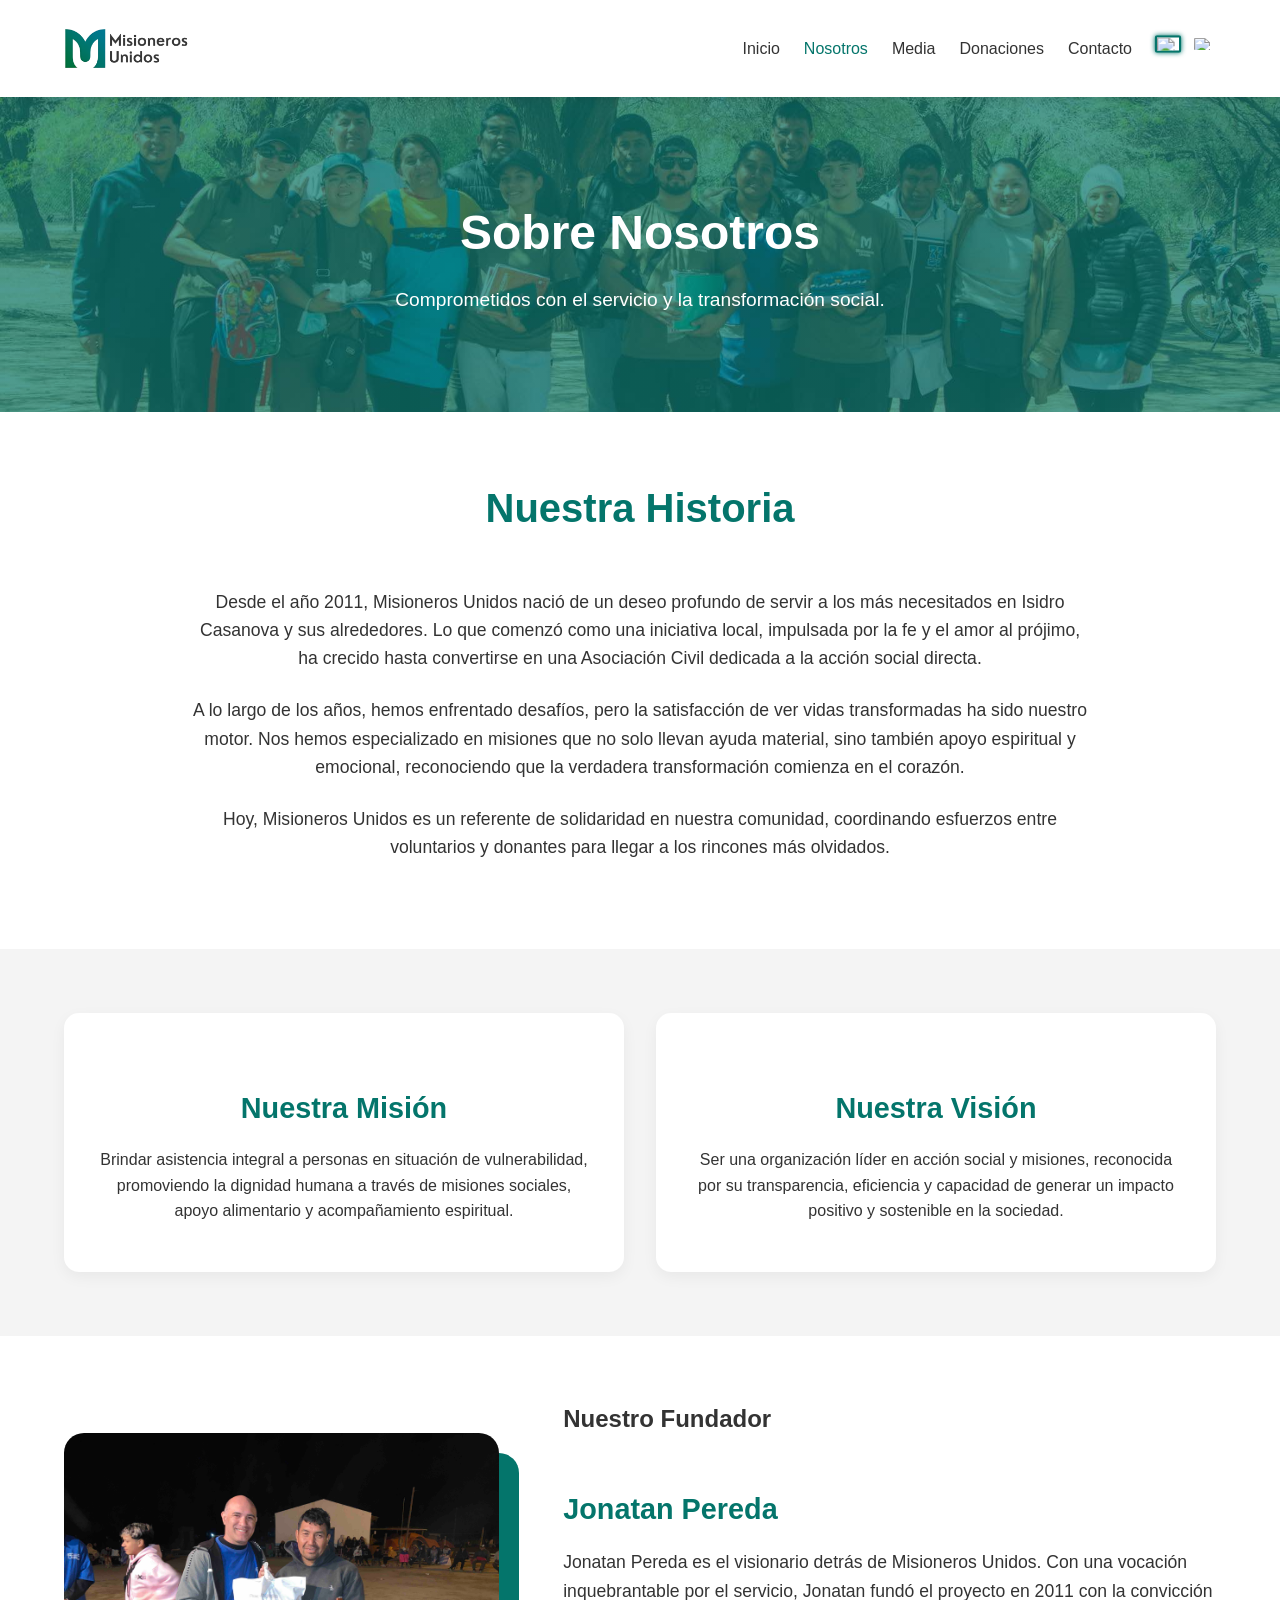
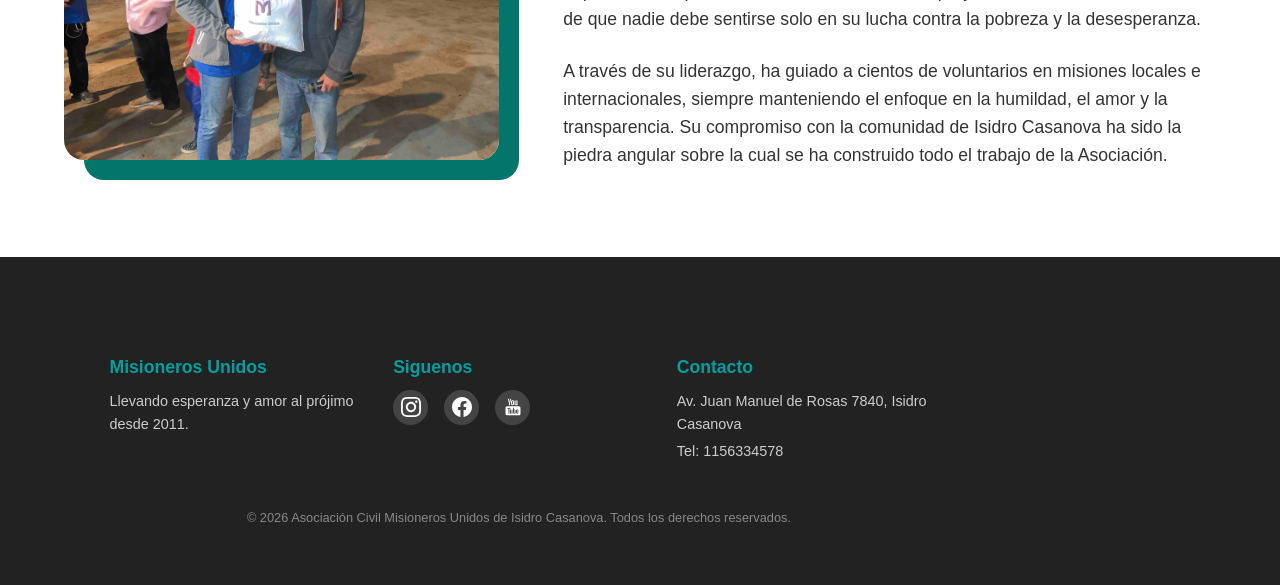
==== pages/about.html @ 61c8be2d "Implementación nativa del Ingles" ====
<!DOCTYPE html>
<html lang="es">
<head>
    <meta charset="UTF-8">
    <meta name="viewport" content="width=device-width, initial-scale=1.0">
    <meta name="description" content="Conoce la historia, misión y visión de Misioneros Unidos de Isidro Casanova.">
    <title>Nosotros | Misioneros Unidos</title>
    <link rel="icon" href="../assets/images/logo.png" type="image/png">
    <link rel="stylesheet" href="../css/global.css">
    <link rel="stylesheet" href="../css/about.css">
</head>
<body>
    <header>
        <div class="container">
            <nav>
                <a href="../index.html" class="logo">
                    <img src="../assets/images/logo2.png" alt="Misioneros Unidos Logo">
                </a>
                <ul class="nav-links">
                             <li><a href="/" data-i18n="nav.inicio">Inicio</a></li>
                             <li><a href="/about" class="active" data-i18n="nav.nosotros">Nosotros</a></li>
                             <li><a href="/media" data-i18n="nav.media">Media</a></li>
                             <li><a href="/donaciones" data-i18n="nav.donaciones">Donaciones</a></li>
                             <li><a href="/contacto" data-i18n="nav.contacto">Contacto</a></li>
                             <li class="lang-item">
                                 <div class="lang-switcher">
                                     <a href="#" class="lang-switch active" data-lang="es">
                                         <img src="https://flagcdn.com/w40/ar.png" alt="Español">
                                     </a>
                                     <a href="#" class="lang-switch" data-lang="en">
                                         <img src="https://flagcdn.com/w40/us.png" alt="English">
                                     </a>
                                 </div>
                             </li>
                         </ul>

                <div class="burger">
                    <span></span>
                    <span></span>
                    <span></span>
                </div>
            </nav>
        </div>
    </header>

    <main>
        <section class="about-hero">
            <div class="container">
                <h1 class="hero-content-title" data-i18n="about.hero_title">Sobre Nosotros</h1>
                <p class="hero-content-desc" data-i18n="about.hero_desc">Comprometidos con el servicio y la transformación social.</p>
            </div>
        </section>
        
        <section class="full-history section-padding">
            <div class="container">
                <div class="section-title">
                    <h2 data-i18n="about.history_title">Nuestra Historia</h2>
                </div>
                <div class="history-text">
                    <p data-i18n="about.history_text_1">Desde el año 2011, Misioneros Unidos nació de un deseo profundo de servir a los más necesitados en Isidro Casanova y sus alrededores. Lo que comenzó como una iniciativa local, impulsada por la fe y el amor al prójimo, ha crecido hasta convertirse en una Asociación Civil dedicada a la acción social directa.</p>
                    <p data-i18n="about.history_text_2">A lo largo de los años, hemos enfrentado desafíos, pero la satisfacción de ver vidas transformadas ha sido nuestro motor. Nos hemos especializado en misiones que no solo llevan ayuda material, sino también apoyo espiritual y emocional, reconociendo que la verdadera transformación comienza en el corazón.</p>
                    <p data-i18n="about.history_text_3">Hoy, Misioneros Unidos es un referente de solidaridad en nuestra comunidad, coordinando esfuerzos entre voluntarios y donantes para llegar a los rincones más olvidados.</p>
                </div>
            </div>
        </section>
        
        <section class="vision-mission section-padding" style="background-color: var(--secondary-color);">
            <div class="container">
                <div class="vm-grid">
                        <div class="vm-card">
                            <div class="vm-icon"></div>
                            <h3 data-i18n="about.mission_title">Nuestra Misión</h3>
                            <p data-i18n="about.mission_text">Brindar asistencia integral a personas en situación de vulnerabilidad, promoviendo la dignidad humana a través de misiones sociales, apoyo alimentario y acompañamiento espiritual.</p>
                        </div>
                        <div class="vm-card">
                            <div class="vm-icon"></div>
                            <h3 data-i18n="about.vision_title">Nuestra Visión</h3>
                            <p data-i18n="about.vision_text">Ser una organización líder en acción social y misiones, reconocida por su transparencia, eficiencia y capacidad de generar un impacto positivo y sostenible en la sociedad.</p>
                        </div>
                    </div>
                </div>
            </section>
        
            <section class="founder section-padding">
                <div class="container">
                    <div class="founder-grid">
                        <div class="founder-img">
                            <img src="../assets/images/5.jpg" alt="Jonatan Pereda" onerror="this.src='https://via.placeholder.com/400x500?text=Jonatan+Pereda'">
                        </div>
                        <div class="founder-text">
                            <h2 class="section-title" data-i18n="about.founder_title">Nuestro Fundador</h2>
                            <h3 data-i18n="about.founder_name">Jonatan Pereda</h3>
                            <p data-i18n="about.founder_text_1">Jonatan Pereda es el visionario detrás de Misioneros Unidos. Con una vocación inquebrantable por el servicio, Jonatan fundó el proyecto en 2011 con la convicción de que nadie debe sentirse solo en su lucha contra la pobreza y la desesperanza.</p>
                            <p data-i18n="about.founder_text_2">A través de su liderazgo, ha guiado a cientos de voluntarios en misiones locales e internacionales, siempre manteniendo el enfoque en la humildad, el amor y la transparencia. Su compromiso con la comunidad de Isidro Casanova ha sido la piedra angular sobre la cual se ha construido todo el trabajo de la Asociación.</p>
                        </div>
                    </div>
                </div>
            </section>

    </main>

    <footer>
        <div class="container">
            <div class="footer-content">
    <footer>
        <div class="container">
            <div class="footer-content">
                <div class="footer-section">
                    <h3 data-i18n="footer.title">Misioneros Unidos</h3>
                    <p data-i18n="footer.description">Llevando esperanza y amor al prójimo desde 2011.</p>
                </div>
                <div class="footer-section">
                    <h3 data-i18n="footer.follow_us">Siguenos</h3>
                    <div class="footer-socials">

                        <a href="https://instagram.com/misionerosunidosoficial" target="_blank" title="Instagram">
                            <svg viewBox="0 0 24 24"><path d="M12 2.163c3.204 0 3.584.012 4.85.07 3.252.148 4.771 1.691 4.919 4.919.058 1.265.069 1.645.069 4.849 0 3.205-.012 3.584-.069 4.849-.149 3.225-1.664 4.771-4.919 4.919-1.266.058-1.644.07-4.85.07-3.204 0-3.584-.012-4.849-.07-3.26-.149-4.771-1.691-4.919-4.919-.058-1.265-.07-1.644-.07-4.849 0-3.204.013-3.583.07-4.849.149-3.227 1.664-4.771 4.919-4.919 1.266-.057 1.645-.069 4.849-.069zm0-2.163c-3.259 0-3.667.014-4.947.072-4.358.2-6.78 2.618-6.98 6.98-.059 1.281-.073 1.689-.073 4.948 0 3.259.014 3.668.072 4.948.2 4.358 2.618 6.78 6.98 6.98 1.281.058 1.689.072 4.948.072 3.259 0 3.668-.014 4.948-.072 4.354-.2 6.782-2.618 6.979-6.98.059-1.28.073-1.689.073-4.948 0-3.259-.014-3.667-.072-4.947-.196-4.354-2.617-6.78-6.979-6.98-1.281-.059-1.69-.073-4.949-.073zm0 5.838c-3.403 0-6.162 2.759-6.162 6.162s2.759 6.163 6.162 6.163 6.162-2.759 6.162-6.163c0-3.403-2.759-6.162-6.162-6.162zm0 10.162c-2.209 0-4-1.79-4-4 0-2.209 1.791-4 4-4s4 1.791 4 4c0 2.21-1.791 4-4 4zm6.406-11.845c-.796 0-1.441.645-1.441 1.44s.645 1.44 1.441 1.44c.795 0 1.439-.645 1.439-1.44s-.644-1.44-1.439-1.44z"/></svg>
                        </a>
                        <a href="https://www.facebook.com/misionerosunidos" target="_blank" title="Facebook">
                            <svg viewBox="0 0 24 24"><path d="M24 12.073c0-6.627-5.373-12-12-12s-12 5.373-12 12c0 5.99 4.388 10.954 10.125 11.854v-8.385H7.078v-3.47h3.047V9.43c0-3.007 1.792-4.669 4.533-4.669 1.312 0 2.686.235 2.686.235v2.953H15.83c-1.491 0-1.956.925-1.956 1.874v2.25h3.328l-.532 3.47h-2.796v8.385C19.612 23.027 24 18.062 24 12.073z"/></svg>
                        </a>
                        <a href="https://www.youtube.com/@misionerosunidos" target="_blank" title="YouTube">
                            <svg xmlns="http://www.w3.org/2000/svg" x="0px" y="0px" width="48" height="48" viewBox="0 0 24 24"><path d="M 5.6796875 2 L 7.1582031 7.34375 L 7.1582031 9.90625 L 8.4394531 9.90625 L 8.4394531 7.34375 L 9.9375 2 L 8.6464844 2 L 8.109375 4.4316406 C 7.958375 5.1416406 7.8623594 5.6462656 7.8183594 5.9472656 L 7.7792969 5.9472656 C 7.7162969 5.5262656 7.6202813 5.017875 7.4882812 4.421875 L 6.9707031 2 L 5.6796875 2 z M 11.431641 4.0175781 C 10.997641 4.0175781 10.647859 4.1023906 10.380859 4.2753906 C 10.113859 4.4473906 9.9170156 4.7226094 9.7910156 5.0996094 C 9.6660156 5.4766094 9.6035156 5.9756563 9.6035156 6.5976562 L 9.6035156 7.4375 C 9.6035156 8.0525 9.6575781 8.5450156 9.7675781 8.9160156 C 9.8775781 9.2870156 10.063219 9.5603281 10.324219 9.7363281 C 10.585219 9.9123281 10.944344 10 11.402344 10 C 11.848344 10 12.202891 9.9132344 12.462891 9.7402344 C 12.722891 9.5672344 12.911344 9.295875 13.027344 8.921875 C 13.143344 8.547875 13.201172 8.0535 13.201172 7.4375 L 13.201172 6.5976562 C 13.201172 5.9766562 13.142437 5.4794687 13.023438 5.1054688 C 12.904438 4.7324687 12.715031 4.45725 12.457031 4.28125 C 12.199031 4.10525 11.858641 4.0175781 11.431641 4.0175781 z M 13.878906 4.1308594 L 13.878906 8.4453125 C 13.878906 8.9793125 13.968391 9.3720469 14.150391 9.6230469 C 14.332391 9.8740469 14.615047 10 14.998047 10 C 15.550047 10 15.966187 9.7332188 16.242188 9.1992188 L 16.269531 9.1992188 L 16.382812 9.90625 L 17.400391 9.90625 L 17.400391 4.1308594 L 16.101562 4.1308594 L 16.101562 8.71875 C 16.051563 8.82575 15.975094 8.9134219 15.871094 8.9824219 C 15.767094 9.0524219 15.659875 9.0859375 15.546875 9.0859375 C 15.414875 9.0859375 15.320672 9.031875 15.263672 8.921875 C 15.206672 8.811875 15.177734 8.6271406 15.177734 8.3691406 L 15.177734 4.1308594 L 13.878906 4.1308594 z M 11.402344 4.9121094 C 11.584344 4.9121094 11.713156 5.0072187 11.785156 5.1992188 C 11.857156 5.3902187 11.892578 5.694375 11.892578 6.109375 L 11.892578 7.9082031 C 11.892578 8.3352031 11.857156 8.6440312 11.785156 8.8320312 C 11.713156 9.0200312 11.585297 9.1142344 11.404297 9.1152344 C 11.222297 9.1152344 11.096344 9.0200313 11.027344 8.8320312 C 10.957344 8.6440313 10.923828 8.3352031 10.923828 7.9082031 L 10.923828 6.109375 C 10.923828 5.695375 10.95925 5.3912188 11.03125 5.1992188 C 11.10325 5.0082187 11.226344 4.9121094 11.402344 4.9121094 z M 5 11 C 3.9 11 3 11.9 3 13 L 3 20 C 3 21.1 3.9 22 5 22 L 19 22 C 20.1 22 21 21.1 21 20 L 21 13 C 21 11.9 20.1 11 19 11 L 5 11 z M 12.048828 13 L 13.105469 13 L 13.105469 15.568359 L 13.113281 15.568359 C 13.208281 15.382359 13.344531 15.233141 13.519531 15.119141 C 13.694531 15.005141 13.883938 14.949219 14.085938 14.949219 C 14.345937 14.949219 14.549266 15.01825 14.697266 15.15625 C 14.845266 15.29425 14.953531 15.517219 15.019531 15.824219 C 15.085531 16.132219 15.117187 16.559469 15.117188 17.105469 L 15.117188 17.876953 L 15.119141 17.876953 C 15.119141 18.603953 15.030469 19.136516 14.855469 19.478516 C 14.680469 19.820516 14.408109 19.992188 14.037109 19.992188 C 13.830109 19.992188 13.642656 19.944609 13.472656 19.849609 C 13.302656 19.754609 13.174844 19.623984 13.089844 19.458984 L 13.066406 19.458984 L 12.955078 19.919922 L 12.048828 19.919922 L 12.048828 13 z M 5.4863281 13.246094 L 8.7382812 13.246094 L 8.7382812 14.130859 L 7.6484375 14.130859 L 7.6484375 19.919922 L 6.5761719 19.919922 L 6.5761719 14.130859 L 5.4863281 14.130859 L 5.4863281 13.246094 z M 17.097656 14.951172 C 17.473656 14.951172 17.762844 15.020203 17.964844 15.158203 C 18.165844 15.296203 18.307625 15.511734 18.390625 15.802734 C 18.472625 16.094734 18.513672 16.497719 18.513672 17.011719 L 18.513672 17.847656 L 16.677734 17.847656 L 16.677734 18.095703 C 16.677734 18.408703 16.686078 18.642828 16.705078 18.798828 C 16.724078 18.954828 16.762312 19.069625 16.820312 19.140625 C 16.878312 19.212625 16.967844 19.248047 17.089844 19.248047 C 17.253844 19.248047 17.366734 19.183641 17.427734 19.056641 C 17.488734 18.929641 17.522344 18.718875 17.527344 18.421875 L 18.474609 18.476562 C 18.479609 18.518563 18.482422 18.578344 18.482422 18.652344 C 18.482422 19.103344 18.358328 19.440109 18.111328 19.662109 C 17.864328 19.885109 17.517406 19.996094 17.066406 19.996094 C 16.525406 19.996094 16.145734 19.825328 15.927734 19.486328 C 15.709734 19.147328 15.601562 18.623109 15.601562 17.912109 L 15.601562 17.060547 C 15.601562 16.328547 15.714453 15.794031 15.939453 15.457031 C 16.164453 15.120031 16.551656 14.951172 17.097656 14.951172 z M 8.4101562 15.044922 L 9.5097656 15.044922 L 9.5097656 18.625 C 9.5097656 18.842 9.5340312 18.997844 9.5820312 19.089844 C 9.6300313 19.182844 9.7083125 19.228516 9.8203125 19.228516 C 9.9153125 19.228516 10.008703 19.199625 10.095703 19.140625 C 10.183703 19.082625 10.246062 19.007969 10.289062 18.917969 L 10.289062 15.044922 L 11.388672 15.044922 L 11.388672 19.919922 L 11.386719 19.919922 L 10.527344 19.919922 L 10.433594 19.322266 L 10.408203 19.322266 C 10.174203 19.774266 9.8244219 20 9.3574219 20 C 9.0334219 20 8.7965781 19.893641 8.6425781 19.681641 C 8.4885781 19.469641 8.4101563 19.1375 8.4101562 18.6875 L 8.4101562 15.044922 z M 17.074219 15.693359 C 16.957219 15.693359 16.870453 15.728875 16.814453 15.796875 C 16.758453 15.865875 16.721125 15.978766 16.703125 16.134766 C 16.684125 16.290766 16.675781 16.527703 16.675781 16.845703 L 16.675781 17.195312 L 17.478516 17.195312 L 17.478516 16.845703 C 17.478516 16.532703 17.468266 16.296766 17.447266 16.134766 C 17.427266 15.972766 17.388031 15.858969 17.332031 15.792969 C 17.276031 15.726969 17.191219 15.693359 17.074219 15.693359 z M 13.591797 15.728516 C 13.485797 15.728516 13.388828 15.770469 13.298828 15.855469 C 13.208828 15.940469 13.144422 16.049641 13.107422 16.181641 L 13.107422 18.949219 C 13.155422 19.034219 13.217922 19.097625 13.294922 19.140625 C 13.371922 19.182625 13.453922 19.205078 13.544922 19.205078 C 13.661922 19.205078 13.753266 19.163125 13.822266 19.078125 C 13.891266 18.993125 13.941703 18.850437 13.970703 18.648438 C 13.999703 18.447437 14.013672 18.1675 14.013672 17.8125 L 14.013672 17.185547 C 14.013672 16.803547 14.002516 16.509734 13.978516 16.302734 C 13.954516 16.095734 13.911562 15.946375 13.851562 15.859375 C 13.790563 15.772375 13.703797 15.728516 13.591797 15.728516 z"></path></svg>
                        </a>
                    </div>
                </div>
                <div class="footer-section">
                    <h3 data-i18n="footer.contact_title">Contacto</h3>
                    <p data-i18n="footer.address">Av. Juan Manuel de Rosas 7840, Isidro Casanova</p>
                    <p data-i18n="footer.phone">Tel: 1156334578</p>
                </div>

            </div>
            <div class="footer-bottom">
                <p data-i18n="footer.copyright">&copy; 2026 Asociación Civil Misioneros Unidos de Isidro Casanova. Todos los derechos reservados.</p>
            </div>
        </div>
    </footer>

    <script src="../js/main.js"></script>
    <script src="../js/i18n.js"></script>
</body>
</html>
---- css/global.css ----
:root {
    --primary-color: #04756b;
    --primary-dark: #035a53;
    --primary-light: #059fa0;
    --secondary-color: #f4f4f4;
    --text-color: #333;
    --text-light: #666;
    --white: #ffffff;
    --error-color: #d9534f;
    --success-color: #5cb85c;
    --font-main: 'Segoe UI', Roboto, Helvetica, Arial, sans-serif;
    --transition: all 0.3s ease;
}

* {
    margin: 0;
    padding: 0;
    box-sizing: border-box;
}

body {
    font-family: var(--font-main);
    line-height: 1.6;
    color: var(--text-color);
    background-color: var(--white);
}

a {
    text-decoration: none;
    color: inherit;
    transition: var(--transition);
}

ul {
    list-style: none;
}

img {
    max-width: 100%;
    display: block;
}

.container {
    width: 90%;
    max-width: 1200px;
    margin: 0 auto;
}

/* Header & Navigation */
header {
    background-color: var(--white);
    box-shadow: 0 2px 10px rgba(0,0,0,0.1);
    position: sticky;
    top: 0;
    z-index: 1000;
}

nav {
    display: flex;
    justify-content: space-between;
    align-items: center;
    padding: 1rem 0;
}

.logo {
    display: flex;
    align-items: center;
}

.logo img {
    height: 65px;
    width: auto;
    object-fit: contain;
}

.nav-links {
    display: flex;
    gap: 1.5rem;
}

.nav-links a:hover, .nav-links a.active {
    color: var(--primary-color);
}

.burger {
    display: none;
    cursor: pointer;
    width: 30px;
    height: 20px;
    position: relative;
    z-index: 1001;
}

.burger span {
    display: block;
    position: absolute;
    height: 3px;
    width: 100%;
    background: var(--primary-color);
    border-radius: 9px;
    opacity: 1;
    left: 0;
    transition: var(--transition);
}

.burger span:nth-child(1) { top: 0px; }
.burger span:nth-child(2) { top: 8px; }
.burger span:nth-child(3) { top: 16px; }

.burger.active span:nth-child(1) {
    top: 8px;
    transform: rotate(135deg);
}

.burger.active span:nth-child(2) {
    opacity: 0;
    left: -60px;
}

.burger.active span:nth-child(3) {
    top: 8px;
    transform: rotate(-135deg);
}

/* Footer */
footer {
    background-color: #222;
    color: var(--white);
    padding: 3rem 0 1rem;
}

.footer-content {
    display: flex;
    justify-content: space-between;
    align-items: flex-start;
    flex-wrap: wrap;
    gap: 2rem;
    margin-bottom: 1.5rem;
}

.footer-section {
    flex: 1;
    min-width: 200px;
}

.footer-section h3 {
    margin-bottom: 0.5rem;
    color: var(--primary-light);
    font-size: 1.1rem;
}

.footer-section p, .footer-section ul li {
    font-size: 0.9rem;
    color: #ccc;
    margin-bottom: 0.3rem;
}

.footer-socials {
    display: flex;
    gap: 1rem;
    margin-top: 0.5rem;
}

.footer-socials a {
    color: var(--white);
    transition: var(--transition);
    width: 35px;
    height: 35px;
    background: #444;
    display: flex;
    align-items: center;
    justify-content: center;
    border-radius: 50%;
}

.footer-socials a img, .footer-socials a svg, .social-icons a svg {
    width: 20px;
    height: 20px;
    object-fit: contain;
    fill: currentColor;
}

.footer-socials a:hover {
    background: var(--primary-color);
    transform: translateY(-3px);
}

.footer-bottom {
    text-align: center;
    padding-top: 1rem;
    font-size: 0.8rem;
    color: #888;
}

/* Responsive */
@media (max-width: 768px) {
    .footer-content {
        flex-direction: column;
        text-align: center;
        align-items: center;
    }
    
    .footer-section {
        width: 100%;
    }

    .footer-socials {
        justify-content: center;
    }
}

/* Language Switcher */
.lang-switcher {
    display: flex;
    gap: 12px;
    align-items: center;
    justify-content: center;
}

.lang-switch {
    display: block;
    width: 24px;
    height: 16px;
    border-radius: 2px;
    transition: var(--transition);
    border: 2px solid transparent;
    padding: 0;
}

.lang-switch img {
    width: 100%;
    height: 100%;
    object-fit: cover;
    border-radius: 1px;
}

.lang-switch.active {
    border-color: var(--primary-color);
    box-shadow: 0 0 5px var(--primary-color);
    transform: scale(1.1);
}

/* Responsive */
@media (max-width: 768px) {
    .nav-links {
        display: flex;
        flex-direction: column;
        position: absolute;
        top: 100%;
        left: 0;
        width: 100%;
        background: var(--white);
        padding: 0;
        text-align: center;
        box-shadow: 0 5px 10px rgba(0,0,0,0.1);
        max-height: 0;
        overflow: hidden;
        transition: max-height 0.4s ease-in-out;
    }

    .nav-links.active {
        max-height: 600px;
        padding: 1rem 0;
    }

    .nav-links a:not(.lang-switch) {
        padding: 1rem;
        width: 100%;
        border-bottom: 1px solid #eee;
    }

    .nav-links li.lang-item {
        padding: 1.5rem 0;
        border-bottom: none;
        display: flex;
        justify-content: center;
    }

    .burger {
        display: block;
    }
}

/* Common Components */
.hero-content-title {

    font-size: 3rem;
    margin-bottom: 1rem;
    color: var(--white);
}

.hero-content-desc {
    font-size: 1.2rem;
    color: var(--white);
    max-width: 800px;
    margin: 0 auto;
    line-height: 1.4;
}

.btn {
    display: inline-block;
    padding: 0.8rem 1.5rem;
    border-radius: 5px;
    font-weight: 600;
    cursor: pointer;
    transition: var(--transition);
    border: none;
    text-align: center;
    font-family: inherit;
    line-height: 1;
    appearance: none;
}

.btn-primary {
    background-color: var(--primary-color);
    color: var(--white);
}

.btn-primary:hover {
    background-color: var(--primary-dark);
}

.btn-outline {
    border: 2px solid var(--primary-color);
    color: var(--primary-color);
    background: transparent;
}

.btn-outline:hover {
    background-color: var(--primary-color);
    color: var(--white);
}

.btn-outline-white {
    border: 2px solid var(--white);
    color: var(--white);
    background: transparent;
}

.btn-outline-white:hover {
    background-color: var(--white);
    color: var(--primary-color);
}

.section-padding {
    padding: 4rem 0;
}

.section-title {
    text-align: center;
    margin-bottom: 3rem;
}

.section-title h2 {
    font-size: 2.5rem;
    color: var(--primary-color);
    margin-bottom: 1rem;
}
---- css/about.css ----
.about-hero {
    background: linear-gradient(rgba(4, 117, 107, 0.7), rgba(4, 117, 107, 0.7)), url('../assets/images/4.jpg') center/cover no-repeat;
    height: 35vh;
    display: flex;
    align-items: center;
    justify-content: center;
    text-align: center;
    color: var(--white);
}

.history-text {
    max-width: 900px;
    margin: 0 auto;
    text-align: center;
    font-size: 1.1rem;
}

.history-text p {
    margin-bottom: 1.5rem;
}

.vm-grid {
    display: grid;
    grid-template-columns: repeat(auto-fit, minmax(300px, 1fr));
    gap: 2rem;
}

.vm-card {
    background: var(--white);
    padding: 3rem 2rem;
    text-align: center;
    border-radius: 15px;
    box-shadow: 0 5px 15px rgba(0,0,0,0.05);
    transition: var(--transition);
}

.vm-card:hover {
    transform: translateY(-5px);
}

.vm-icon {
    font-size: 3rem;
    margin-bottom: 1.5rem;
}

.vm-card h3 {
    color: var(--primary-color);
    margin-bottom: 1rem;
    font-size: 1.8rem;
}

.founder-grid {
    display: grid;
    grid-template-columns: 1fr 1.5fr;
    gap: 4rem;
    align-items: center;
}

.founder-img img {
    width: 100%;
    border-radius: 20px;
    box-shadow: 20px 20px 0 var(--primary-color);
}

.founder-text h3 {
    font-size: 1.8rem;
    color: var(--primary-color);
    margin-bottom: 1rem;
}

.founder-text p {
    margin-bottom: 1.5rem;
    font-size: 1.1rem;
}

.founder-text .section-title {
    text-align: left;
}

@media (max-width: 768px) {
    .founder-grid {
        grid-template-columns: 1fr;
        text-align: center;
    }
    .founder-text {
        order: 1;
    }
    .founder-img {
        order: 2;
    }
    .founder-text .section-title {
        text-align: center;
    }
    .founder-img img {
        box-shadow: none;
        margin-bottom: 2rem;
    }
    .about-hero h1 {
        font-size: 2.2rem;
    }
}
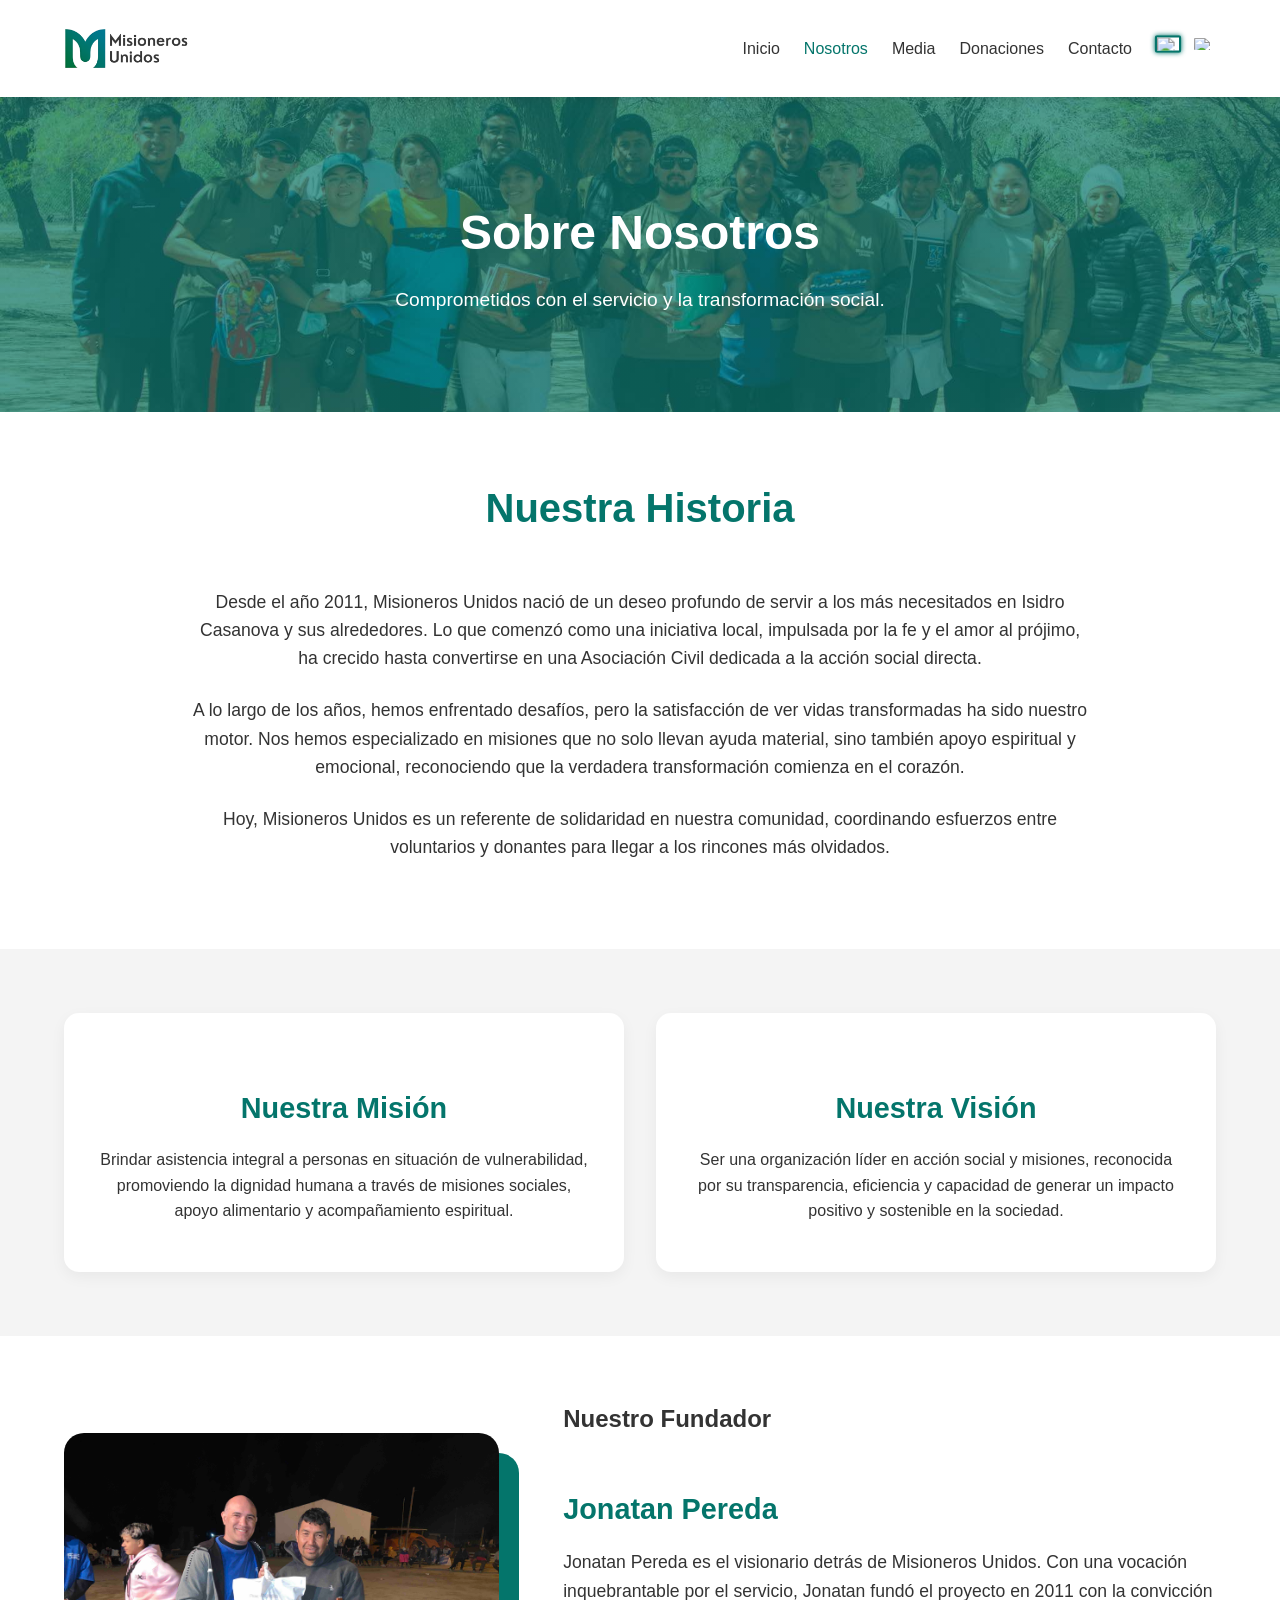
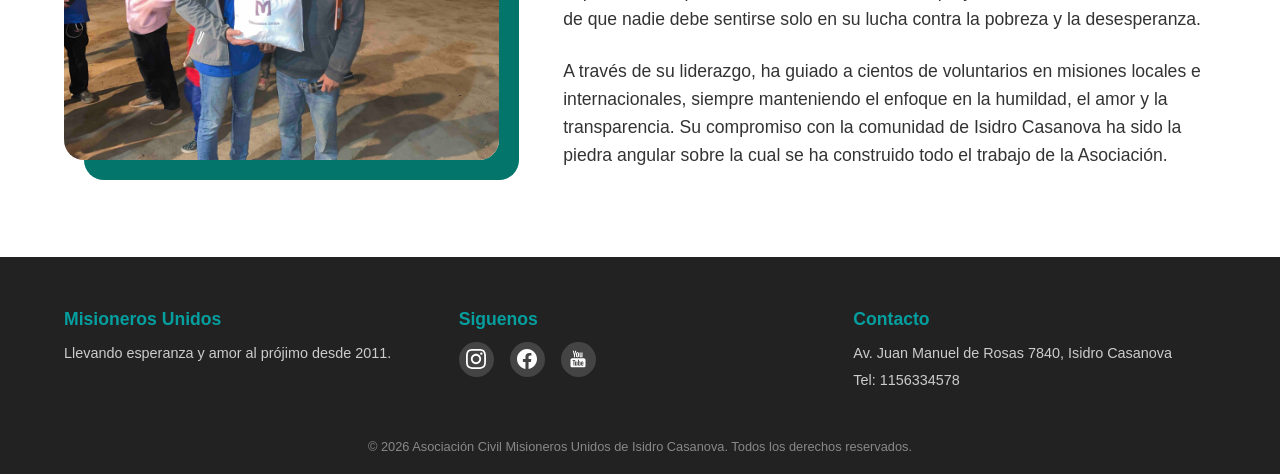
==== commit 922b1f57: "Autoskills & SEO" ====
--- a/pages/about.html
+++ b/pages/about.html
@@ -10,13 +10,14 @@
     <link rel="stylesheet" href="../css/about.css">
 </head>
 <body>
+    <a href="#main-content" class="skip-link">Saltar al contenido principal</a>
     <header>
         <div class="container">
-            <nav>
+            <nav aria-label="Navegación principal">
                 <a href="../index.html" class="logo">
                     <img src="../assets/images/logo2.png" alt="Misioneros Unidos Logo">
                 </a>
-                <ul class="nav-links">
+                <ul class="nav-links" id="nav-list">
                              <li><a href="/" data-i18n="nav.inicio">Inicio</a></li>
                              <li><a href="/about" class="active" data-i18n="nav.nosotros">Nosotros</a></li>
                              <li><a href="/media" data-i18n="nav.media">Media</a></li>
@@ -24,26 +25,26 @@
                              <li><a href="/contacto" data-i18n="nav.contacto">Contacto</a></li>
                              <li class="lang-item">
                                  <div class="lang-switcher">
-                                     <a href="#" class="lang-switch active" data-lang="es">
-                                         <img src="https://flagcdn.com/w40/ar.png" alt="Español">
+                                     <a href="#" class="lang-switch active" data-lang="es" aria-label="Cambiar a Español">
+                                         <img src="https://flagcdn.com/w40/ar.png" alt="Bandera Argentina" aria-hidden="true">
                                      </a>
-                                     <a href="#" class="lang-switch" data-lang="en">
-                                         <img src="https://flagcdn.com/w40/us.png" alt="English">
+                                     <a href="#" class="lang-switch" data-lang="en" aria-label="Switch to English">
+                                         <img src="https://flagcdn.com/w40/us.png" alt="Bandera Estados Unidos" aria-hidden="true">
                                      </a>
                                  </div>
                              </li>
                          </ul>
 
-                <div class="burger">
+                <button class="burger" aria-label="Abrir menú" aria-expanded="false" aria-controls="nav-list">
                     <span></span>
                     <span></span>
                     <span></span>
-                </div>
+                </button>
             </nav>
         </div>
     </header>
 
-    <main>
+    <main id="main-content" tabindex="-1">
         <section class="about-hero">
             <div class="container">
                 <h1 class="hero-content-title" data-i18n="about.hero_title">Sobre Nosotros</h1>
@@ -102,9 +103,6 @@
     <footer>
         <div class="container">
             <div class="footer-content">
-    <footer>
-        <div class="container">
-            <div class="footer-content">
                 <div class="footer-section">
                     <h3 data-i18n="footer.title">Misioneros Unidos</h3>
                     <p data-i18n="footer.description">Llevando esperanza y amor al prójimo desde 2011.</p>
@@ -113,14 +111,14 @@
                     <h3 data-i18n="footer.follow_us">Siguenos</h3>
                     <div class="footer-socials">
 
-                        <a href="https://instagram.com/misionerosunidosoficial" target="_blank" title="Instagram">
-                            <svg viewBox="0 0 24 24"><path d="M12 2.163c3.204 0 3.584.012 4.85.07 3.252.148 4.771 1.691 4.919 4.919.058 1.265.069 1.645.069 4.849 0 3.205-.012 3.584-.069 4.849-.149 3.225-1.664 4.771-4.919 4.919-1.266.058-1.644.07-4.85.07-3.204 0-3.584-.012-4.849-.07-3.26-.149-4.771-1.691-4.919-4.919-.058-1.265-.07-1.644-.07-4.849 0-3.204.013-3.583.07-4.849.149-3.227 1.664-4.771 4.919-4.919 1.266-.057 1.645-.069 4.849-.069zm0-2.163c-3.259 0-3.667.014-4.947.072-4.358.2-6.78 2.618-6.98 6.98-.059 1.281-.073 1.689-.073 4.948 0 3.259.014 3.668.072 4.948.2 4.358 2.618 6.78 6.98 6.98 1.281.058 1.689.072 4.948.072 3.259 0 3.668-.014 4.948-.072 4.354-.2 6.782-2.618 6.979-6.98.059-1.28.073-1.689.073-4.948 0-3.259-.014-3.667-.072-4.947-.196-4.354-2.617-6.78-6.979-6.98-1.281-.059-1.69-.073-4.949-.073zm0 5.838c-3.403 0-6.162 2.759-6.162 6.162s2.759 6.163 6.162 6.163 6.162-2.759 6.162-6.163c0-3.403-2.759-6.162-6.162-6.162zm0 10.162c-2.209 0-4-1.79-4-4 0-2.209 1.791-4 4-4s4 1.791 4 4c0 2.21-1.791 4-4 4zm6.406-11.845c-.796 0-1.441.645-1.441 1.44s.645 1.44 1.441 1.44c.795 0 1.439-.645 1.439-1.44s-.644-1.44-1.439-1.44z"/></svg>
+                        <a href="https://instagram.com/misionerosunidosoficial" target="_blank" rel="noopener" aria-label="Instagram">
+                            <svg viewBox="0 0 24 24" aria-hidden="true"><path d="M12 2.163c3.204 0 3.584.012 4.85.07 3.252.148 4.771 1.691 4.919 4.919.058 1.265.069 1.645.069 4.849 0 3.205-.012 3.584-.069 4.849-.149 3.225-1.664 4.771-4.919 4.919-1.266.058-1.644.07-4.85.07-3.204 0-3.584-.012-4.849-.07-3.26-.149-4.771-1.691-4.919-4.919-.058-1.265-.07-1.644-.07-4.849 0-3.204.013-3.583.07-4.849.149-3.227 1.664-4.771 4.919-4.919 1.266-.057 1.645-.069 4.849-.069zm0-2.163c-3.259 0-3.667.014-4.947.072-4.358.2-6.78 2.618-6.98 6.98-.059 1.281-.073 1.689-.073 4.948 0 3.259.014 3.668.072 4.948.2 4.358 2.618 6.78 6.98 6.98 1.281.058 1.689.072 4.948.072 3.259 0 3.668-.014 4.948-.072 4.354-.2 6.782-2.618 6.979-6.98.059-1.28.073-1.689.073-4.948 0-3.259-.014-3.667-.072-4.947-.196-4.354-2.617-6.78-6.979-6.98-1.281-.059-1.69-.073-4.949-.073zm0 5.838c-3.403 0-6.162 2.759-6.162 6.162s2.759 6.163 6.162 6.163 6.162-2.759 6.162-6.163c0-3.403-2.759-6.162-6.162-6.162zm0 10.162c-2.209 0-4-1.79-4-4 0-2.209 1.791-4 4-4s4 1.791 4 4c0 2.21-1.791 4-4 4zm6.406-11.845c-.796 0-1.441.645-1.441 1.44s.645 1.44 1.441 1.44c.795 0 1.439-.645 1.439-1.44s-.644-1.44-1.439-1.44z"/></svg>
                         </a>
-                        <a href="https://www.facebook.com/misionerosunidos" target="_blank" title="Facebook">
-                            <svg viewBox="0 0 24 24"><path d="M24 12.073c0-6.627-5.373-12-12-12s-12 5.373-12 12c0 5.99 4.388 10.954 10.125 11.854v-8.385H7.078v-3.47h3.047V9.43c0-3.007 1.792-4.669 4.533-4.669 1.312 0 2.686.235 2.686.235v2.953H15.83c-1.491 0-1.956.925-1.956 1.874v2.25h3.328l-.532 3.47h-2.796v8.385C19.612 23.027 24 18.062 24 12.073z"/></svg>
+                        <a href="https://www.facebook.com/misionerosunidos" target="_blank" rel="noopener" aria-label="Facebook">
+                            <svg viewBox="0 0 24 24" aria-hidden="true"><path d="M24 12.073c0-6.627-5.373-12-12-12s-12 5.373-12 12c0 5.99 4.388 10.954 10.125 11.854v-8.385H7.078v-3.47h3.047V9.43c0-3.007 1.792-4.669 4.533-4.669 1.312 0 2.686.235 2.686.235v2.953H15.83c-1.491 0-1.956.925-1.956 1.874v2.25h3.328l-.532 3.47h-2.796v8.385C19.612 23.027 24 18.062 24 12.073z"/></svg>
                         </a>
-                        <a href="https://www.youtube.com/@misionerosunidos" target="_blank" title="YouTube">
-                            <svg xmlns="http://www.w3.org/2000/svg" x="0px" y="0px" width="48" height="48" viewBox="0 0 24 24"><path d="M 5.6796875 2 L 7.1582031 7.34375 L 7.1582031 9.90625 L 8.4394531 9.90625 L 8.4394531 7.34375 L 9.9375 2 L 8.6464844 2 L 8.109375 4.4316406 C 7.958375 5.1416406 7.8623594 5.6462656 7.8183594 5.9472656 L 7.7792969 5.9472656 C 7.7162969 5.5262656 7.6202813 5.017875 7.4882812 4.421875 L 6.9707031 2 L 5.6796875 2 z M 11.431641 4.0175781 C 10.997641 4.0175781 10.647859 4.1023906 10.380859 4.2753906 C 10.113859 4.4473906 9.9170156 4.7226094 9.7910156 5.0996094 C 9.6660156 5.4766094 9.6035156 5.9756563 9.6035156 6.5976562 L 9.6035156 7.4375 C 9.6035156 8.0525 9.6575781 8.5450156 9.7675781 8.9160156 C 9.8775781 9.2870156 10.063219 9.5603281 10.324219 9.7363281 C 10.585219 9.9123281 10.944344 10 11.402344 10 C 11.848344 10 12.202891 9.9132344 12.462891 9.7402344 C 12.722891 9.5672344 12.911344 9.295875 13.027344 8.921875 C 13.143344 8.547875 13.201172 8.0535 13.201172 7.4375 L 13.201172 6.5976562 C 13.201172 5.9766562 13.142437 5.4794687 13.023438 5.1054688 C 12.904438 4.7324687 12.715031 4.45725 12.457031 4.28125 C 12.199031 4.10525 11.858641 4.0175781 11.431641 4.0175781 z M 13.878906 4.1308594 L 13.878906 8.4453125 C 13.878906 8.9793125 13.968391 9.3720469 14.150391 9.6230469 C 14.332391 9.8740469 14.615047 10 14.998047 10 C 15.550047 10 15.966187 9.7332188 16.242188 9.1992188 L 16.269531 9.1992188 L 16.382812 9.90625 L 17.400391 9.90625 L 17.400391 4.1308594 L 16.101562 4.1308594 L 16.101562 8.71875 C 16.051563 8.82575 15.975094 8.9134219 15.871094 8.9824219 C 15.767094 9.0524219 15.659875 9.0859375 15.546875 9.0859375 C 15.414875 9.0859375 15.320672 9.031875 15.263672 8.921875 C 15.206672 8.811875 15.177734 8.6271406 15.177734 8.3691406 L 15.177734 4.1308594 L 13.878906 4.1308594 z M 11.402344 4.9121094 C 11.584344 4.9121094 11.713156 5.0072187 11.785156 5.1992188 C 11.857156 5.3902187 11.892578 5.694375 11.892578 6.109375 L 11.892578 7.9082031 C 11.892578 8.3352031 11.857156 8.6440312 11.785156 8.8320312 C 11.713156 9.0200312 11.585297 9.1142344 11.404297 9.1152344 C 11.222297 9.1152344 11.096344 9.0200313 11.027344 8.8320312 C 10.957344 8.6440313 10.923828 8.3352031 10.923828 7.9082031 L 10.923828 6.109375 C 10.923828 5.695375 10.95925 5.3912188 11.03125 5.1992188 C 11.10325 5.0082187 11.226344 4.9121094 11.402344 4.9121094 z M 5 11 C 3.9 11 3 11.9 3 13 L 3 20 C 3 21.1 3.9 22 5 22 L 19 22 C 20.1 22 21 21.1 21 20 L 21 13 C 21 11.9 20.1 11 19 11 L 5 11 z M 12.048828 13 L 13.105469 13 L 13.105469 15.568359 L 13.113281 15.568359 C 13.208281 15.382359 13.344531 15.233141 13.519531 15.119141 C 13.694531 15.005141 13.883938 14.949219 14.085938 14.949219 C 14.345937 14.949219 14.549266 15.01825 14.697266 15.15625 C 14.845266 15.29425 14.953531 15.517219 15.019531 15.824219 C 15.085531 16.132219 15.117187 16.559469 15.117188 17.105469 L 15.117188 17.876953 L 15.119141 17.876953 C 15.119141 18.603953 15.030469 19.136516 14.855469 19.478516 C 14.680469 19.820516 14.408109 19.992188 14.037109 19.992188 C 13.830109 19.992188 13.642656 19.944609 13.472656 19.849609 C 13.302656 19.754609 13.174844 19.623984 13.089844 19.458984 L 13.066406 19.458984 L 12.955078 19.919922 L 12.048828 19.919922 L 12.048828 13 z M 5.4863281 13.246094 L 8.7382812 13.246094 L 8.7382812 14.130859 L 7.6484375 14.130859 L 7.6484375 19.919922 L 6.5761719 19.919922 L 6.5761719 14.130859 L 5.4863281 14.130859 L 5.4863281 13.246094 z M 17.097656 14.951172 C 17.473656 14.951172 17.762844 15.020203 17.964844 15.158203 C 18.165844 15.296203 18.307625 15.511734 18.390625 15.802734 C 18.472625 16.094734 18.513672 16.497719 18.513672 17.011719 L 18.513672 17.847656 L 16.677734 17.847656 L 16.677734 18.095703 C 16.677734 18.408703 16.686078 18.642828 16.705078 18.798828 C 16.724078 18.954828 16.762312 19.069625 16.820312 19.140625 C 16.878312 19.212625 16.967844 19.248047 17.089844 19.248047 C 17.253844 19.248047 17.366734 19.183641 17.427734 19.056641 C 17.488734 18.929641 17.522344 18.718875 17.527344 18.421875 L 18.474609 18.476562 C 18.479609 18.518563 18.482422 18.578344 18.482422 18.652344 C 18.482422 19.103344 18.358328 19.440109 18.111328 19.662109 C 17.864328 19.885109 17.517406 19.996094 17.066406 19.996094 C 16.525406 19.996094 16.145734 19.825328 15.927734 19.486328 C 15.709734 19.147328 15.601562 18.623109 15.601562 17.912109 L 15.601562 17.060547 C 15.601562 16.328547 15.714453 15.794031 15.939453 15.457031 C 16.164453 15.120031 16.551656 14.951172 17.097656 14.951172 z M 8.4101562 15.044922 L 9.5097656 15.044922 L 9.5097656 18.625 C 9.5097656 18.842 9.5340312 18.997844 9.5820312 19.089844 C 9.6300313 19.182844 9.7083125 19.228516 9.8203125 19.228516 C 9.9153125 19.228516 10.008703 19.199625 10.095703 19.140625 C 10.183703 19.082625 10.246062 19.007969 10.289062 18.917969 L 10.289062 15.044922 L 11.388672 15.044922 L 11.388672 19.919922 L 11.386719 19.919922 L 10.527344 19.919922 L 10.433594 19.322266 L 10.408203 19.322266 C 10.174203 19.774266 9.8244219 20 9.3574219 20 C 9.0334219 20 8.7965781 19.893641 8.6425781 19.681641 C 8.4885781 19.469641 8.4101563 19.1375 8.4101562 18.6875 L 8.4101562 15.044922 z M 17.074219 15.693359 C 16.957219 15.693359 16.870453 15.728875 16.814453 15.796875 C 16.758453 15.865875 16.721125 15.978766 16.703125 16.134766 C 16.684125 16.290766 16.675781 16.527703 16.675781 16.845703 L 16.675781 17.195312 L 17.478516 17.195312 L 17.478516 16.845703 C 17.478516 16.532703 17.468266 16.296766 17.447266 16.134766 C 17.427266 15.972766 17.388031 15.858969 17.332031 15.792969 C 17.276031 15.726969 17.191219 15.693359 17.074219 15.693359 z M 13.591797 15.728516 C 13.485797 15.728516 13.388828 15.770469 13.298828 15.855469 C 13.208828 15.940469 13.144422 16.049641 13.107422 16.181641 L 13.107422 18.949219 C 13.155422 19.034219 13.217922 19.097625 13.294922 19.140625 C 13.371922 19.182625 13.453922 19.205078 13.544922 19.205078 C 13.661922 19.205078 13.753266 19.163125 13.822266 19.078125 C 13.891266 18.993125 13.941703 18.850437 13.970703 18.648438 C 13.999703 18.447437 14.013672 18.1675 14.013672 17.8125 L 14.013672 17.185547 C 14.013672 16.803547 14.002516 16.509734 13.978516 16.302734 C 13.954516 16.095734 13.911562 15.946375 13.851562 15.859375 C 13.790563 15.772375 13.703797 15.728516 13.591797 15.728516 z"></path></svg>
+                        <a href="https://www.youtube.com/@misionerosunidos" target="_blank" rel="noopener" aria-label="YouTube">
+                            <svg xmlns="http://www.w3.org/2000/svg" x="0px" y="0px" width="48" height="48" viewBox="0 0 24 24" aria-hidden="true"><path d="M 5.6796875 2 L 7.1582031 7.34375 L 7.1582031 9.90625 L 8.4394531 9.90625 L 8.4394531 7.34375 L 9.9375 2 L 8.6464844 2 L 8.109375 4.4316406 C 7.958375 5.1416406 7.8623594 5.6462656 7.8183594 5.9472656 L 7.7792969 5.9472656 C 7.7162969 5.5262656 7.6202813 5.017875 7.4882812 4.421875 L 6.9707031 2 L 5.6796875 2 z M 11.431641 4.0175781 C 10.997641 4.0175781 10.647859 4.1023906 10.380859 4.2753906 C 10.113859 4.4473906 9.9170156 4.7226094 9.7910156 5.0996094 C 9.6660156 5.4766094 9.6035156 5.9756563 9.6035156 6.5976562 L 9.6035156 7.4375 C 9.6035156 8.0525 9.6575781 8.5450156 9.7675781 8.9160156 C 9.8775781 9.2870156 10.063219 9.5603281 10.324219 9.7363281 C 10.585219 9.9123281 10.944344 10 11.402344 10 C 11.848344 10 12.202891 9.9132344 12.462891 9.7402344 C 12.722891 9.5672344 12.911344 9.295875 13.027344 8.921875 C 13.143344 8.547875 13.201172 8.0535 13.201172 7.4375 L 13.201172 6.5976562 C 13.201172 5.9766562 13.142437 5.4794687 13.023438 5.1054688 C 12.904438 4.7324687 12.715031 4.45725 12.457031 4.28125 C 12.199031 4.10525 11.858641 4.0175781 11.431641 4.0175781 z M 13.878906 4.1308594 L 13.878906 8.4453125 C 13.878906 8.9793125 13.968391 9.3720469 14.150391 9.6230469 C 14.332391 9.8740469 14.615047 10 14.998047 10 C 15.550047 10 15.966187 9.7332188 16.242188 9.1992188 L 16.269531 9.1992188 L 16.382812 9.90625 L 17.400391 9.90625 L 17.400391 4.1308594 L 16.101562 4.1308594 L 16.101562 8.71875 C 16.051563 8.82575 15.975094 8.9134219 15.871094 8.9824219 C 15.767094 9.0524219 15.659875 9.0859375 15.546875 9.0859375 C 15.414875 9.0859375 15.320672 9.031875 15.263672 8.921875 C 15.206672 8.811875 15.177734 8.6271406 15.177734 8.3691406 L 15.177734 4.1308594 L 13.878906 4.1308594 z M 11.402344 4.9121094 C 11.584344 4.9121094 11.713156 5.0072187 11.785156 5.1992188 C 11.857156 5.3902187 11.892578 5.694375 11.892578 6.109375 L 11.892578 7.9082031 C 11.892578 8.3352031 11.857156 8.6440312 11.785156 8.8320312 C 11.713156 9.0200312 11.585297 9.1142344 11.404297 9.1152344 C 11.222297 9.1152344 11.096344 9.0200313 11.027344 8.8320312 C 10.957344 8.6440313 10.923828 8.3352031 10.923828 7.9082031 L 10.923828 6.109375 C 10.923828 5.695375 10.95925 5.3912188 11.03125 5.1992188 C 11.10325 5.0082187 11.226344 4.9121094 11.402344 4.9121094 z M 5 11 C 3.9 11 3 11.9 3 13 L 3 20 C 3 21.1 3.9 22 5 22 L 19 22 C 20.1 22 21 21.1 21 20 L 21 13 C 21 11.9 20.1 11 19 11 L 5 11 z M 12.048828 13 L 13.105469 13 L 13.105469 15.568359 L 13.113281 15.568359 C 13.208281 15.382359 13.344531 15.233141 13.519531 15.119141 C 13.694531 15.005141 13.883938 14.949219 14.085938 14.949219 C 14.345937 14.949219 14.549266 15.01825 14.697266 15.15625 C 14.845266 15.29425 14.953531 15.517219 15.019531 15.824219 C 15.085531 16.132219 15.117187 16.559469 15.117188 17.105469 L 15.117188 17.876953 L 15.119141 17.876953 C 15.119141 18.603953 15.030469 19.136516 14.855469 19.478516 C 14.680469 19.820516 14.408109 19.992188 14.037109 19.992188 C 13.830109 19.992188 13.642656 19.944609 13.472656 19.849609 C 13.302656 19.754609 13.174844 19.623984 13.089844 19.458984 L 13.066406 19.458984 L 12.955078 19.919922 L 12.048828 19.919922 L 12.048828 13 z M 5.4863281 13.246094 L 8.7382812 13.246094 L 8.7382812 14.130859 L 7.6484375 14.130859 L 7.6484375 19.919922 L 6.5761719 19.919922 L 6.5761719 14.130859 L 5.4863281 14.130859 L 5.4863281 13.246094 z M 17.097656 14.951172 C 17.473656 14.951172 17.762844 15.020203 17.964844 15.158203 C 18.165844 15.296203 18.307625 15.511734 18.390625 15.802734 C 18.472625 16.094734 18.513672 16.497719 18.513672 17.011719 L 18.513672 17.847656 L 16.677734 17.847656 L 16.677734 18.095703 C 16.677734 18.408703 16.686078 18.642828 16.705078 18.798828 C 16.724078 18.954828 16.762312 19.069625 16.820312 19.140625 C 16.878312 19.212625 16.967844 19.248047 17.089844 19.248047 C 17.253844 19.248047 17.366734 19.183641 17.427734 19.056641 C 17.488734 18.929641 17.522344 18.718875 17.527344 18.421875 L 18.474609 18.476562 C 18.479609 18.518563 18.482422 18.578344 18.482422 18.652344 C 18.482422 19.103344 18.358328 19.440109 18.111328 19.662109 C 17.864328 19.885109 17.517406 19.996094 17.066406 19.996094 C 16.525406 19.996094 16.145734 19.825328 15.927734 19.486328 C 15.709734 19.147328 15.601562 18.623109 15.601562 17.912109 L 15.601562 17.060547 C 15.601562 16.328547 15.714453 15.794031 15.939453 15.457031 C 16.164453 15.120031 16.551656 14.951172 17.097656 14.951172 z M 8.4101562 15.044922 L 9.5097656 15.044922 L 9.5097656 18.625 C 9.5097656 18.842 9.5340312 18.997844 9.5820312 19.089844 C 9.6300313 19.182844 9.7083125 19.228516 9.8203125 19.228516 C 9.9153125 19.228516 10.008703 19.199625 10.095703 19.140625 C 10.183703 19.082625 10.246062 19.007969 10.289062 18.917969 L 10.289062 15.044922 L 11.388672 15.044922 L 11.388672 19.919922 L 11.386719 19.919922 L 10.527344 19.919922 L 10.433594 19.322266 L 10.408203 19.322266 C 10.174203 19.774266 9.8244219 20 9.3574219 20 C 9.0334219 20 8.7965781 19.893641 8.6425781 19.681641 C 8.4885781 19.469641 8.4101563 19.1375 8.4101562 18.6875 L 8.4101562 15.044922 z M 17.074219 15.693359 C 16.957219 15.693359 16.870453 15.728875 16.814453 15.796875 C 16.758453 15.865875 16.721125 15.978766 16.703125 16.134766 C 16.684125 16.290766 16.675781 16.527703 16.675781 16.845703 L 16.675781 17.195312 L 17.478516 17.195312 L 17.478516 16.845703 C 17.478516 16.532703 17.468266 16.296766 17.447266 16.134766 C 17.427266 15.972766 17.388031 15.858969 17.332031 15.792969 C 17.276031 15.726969 17.191219 15.693359 17.074219 15.693359 z M 13.591797 15.728516 C 13.485797 15.728516 13.388828 15.770469 13.298828 15.855469 C 13.208828 15.940469 13.144422 16.049641 13.107422 16.181641 L 13.107422 18.949219 C 13.155422 19.034219 13.217922 19.097625 13.294922 19.140625 C 13.371922 19.182625 13.453922 19.205078 13.544922 19.205078 C 13.661922 19.205078 13.753266 19.163125 13.822266 19.078125 C 13.891266 18.993125 13.941703 18.850437 13.970703 18.648438 C 13.999703 18.447437 14.013672 18.1675 14.013672 17.8125 L 14.013672 17.185547 C 14.013672 16.803547 14.002516 16.509734 13.978516 16.302734 C 13.954516 16.095734 13.911562 15.946375 13.851562 15.859375 C 13.790563 15.772375 13.703797 15.728516 13.591797 15.728516 z"></path></svg>
                         </a>
                     </div>
                 </div>
--- a/css/global.css
+++ b/css/global.css
@@ -192,6 +192,68 @@
     color: #888;
 }
 
+/* Skip Link */
+.skip-link {
+    position: absolute;
+    top: -60px;
+    left: 1rem;
+    background: var(--primary-color);
+    color: var(--white);
+    padding: 0.5rem 1.5rem;
+    z-index: 10000;
+    border-radius: 0 0 4px 4px;
+    font-weight: 600;
+    font-size: 1rem;
+    text-decoration: none;
+    transition: top 0.2s ease;
+}
+
+.skip-link:focus {
+    top: 0;
+}
+
+/* Focus Visible */
+:focus {
+    outline: none;
+}
+
+:focus-visible {
+    outline: 2px solid var(--primary-color);
+    outline-offset: 2px;
+}
+
+button:focus-visible,
+a:focus-visible,
+.btn:focus-visible {
+    outline: 2px solid var(--primary-color);
+    outline-offset: 2px;
+}
+
+/* Screen Reader Only */
+.sr-only {
+    position: absolute;
+    width: 1px;
+    height: 1px;
+    padding: 0;
+    margin: -1px;
+    overflow: hidden;
+    clip: rect(0, 0, 0, 0);
+    white-space: nowrap;
+    border: 0;
+}
+
+/* Reduced Motion */
+@media (prefers-reduced-motion: reduce) {
+    *,
+    *::before,
+    *::after {
+        animation-duration: 0.01ms !important;
+        animation-iteration-count: 1 !important;
+        transition-duration: 0.01ms !important;
+        scroll-behavior: auto !important;
+    }
+}
+
 /* Responsive */
 @media (max-width: 768px) {
     .footer-content {
@@ -206,6 +268,13 @@
 
     .footer-socials {
         justify-content: center;
+    }
+
+    .skip-link {
+        left: 0;
+        right: 0;
+        text-align: center;
+        border-radius: 0;
     }
 }
 
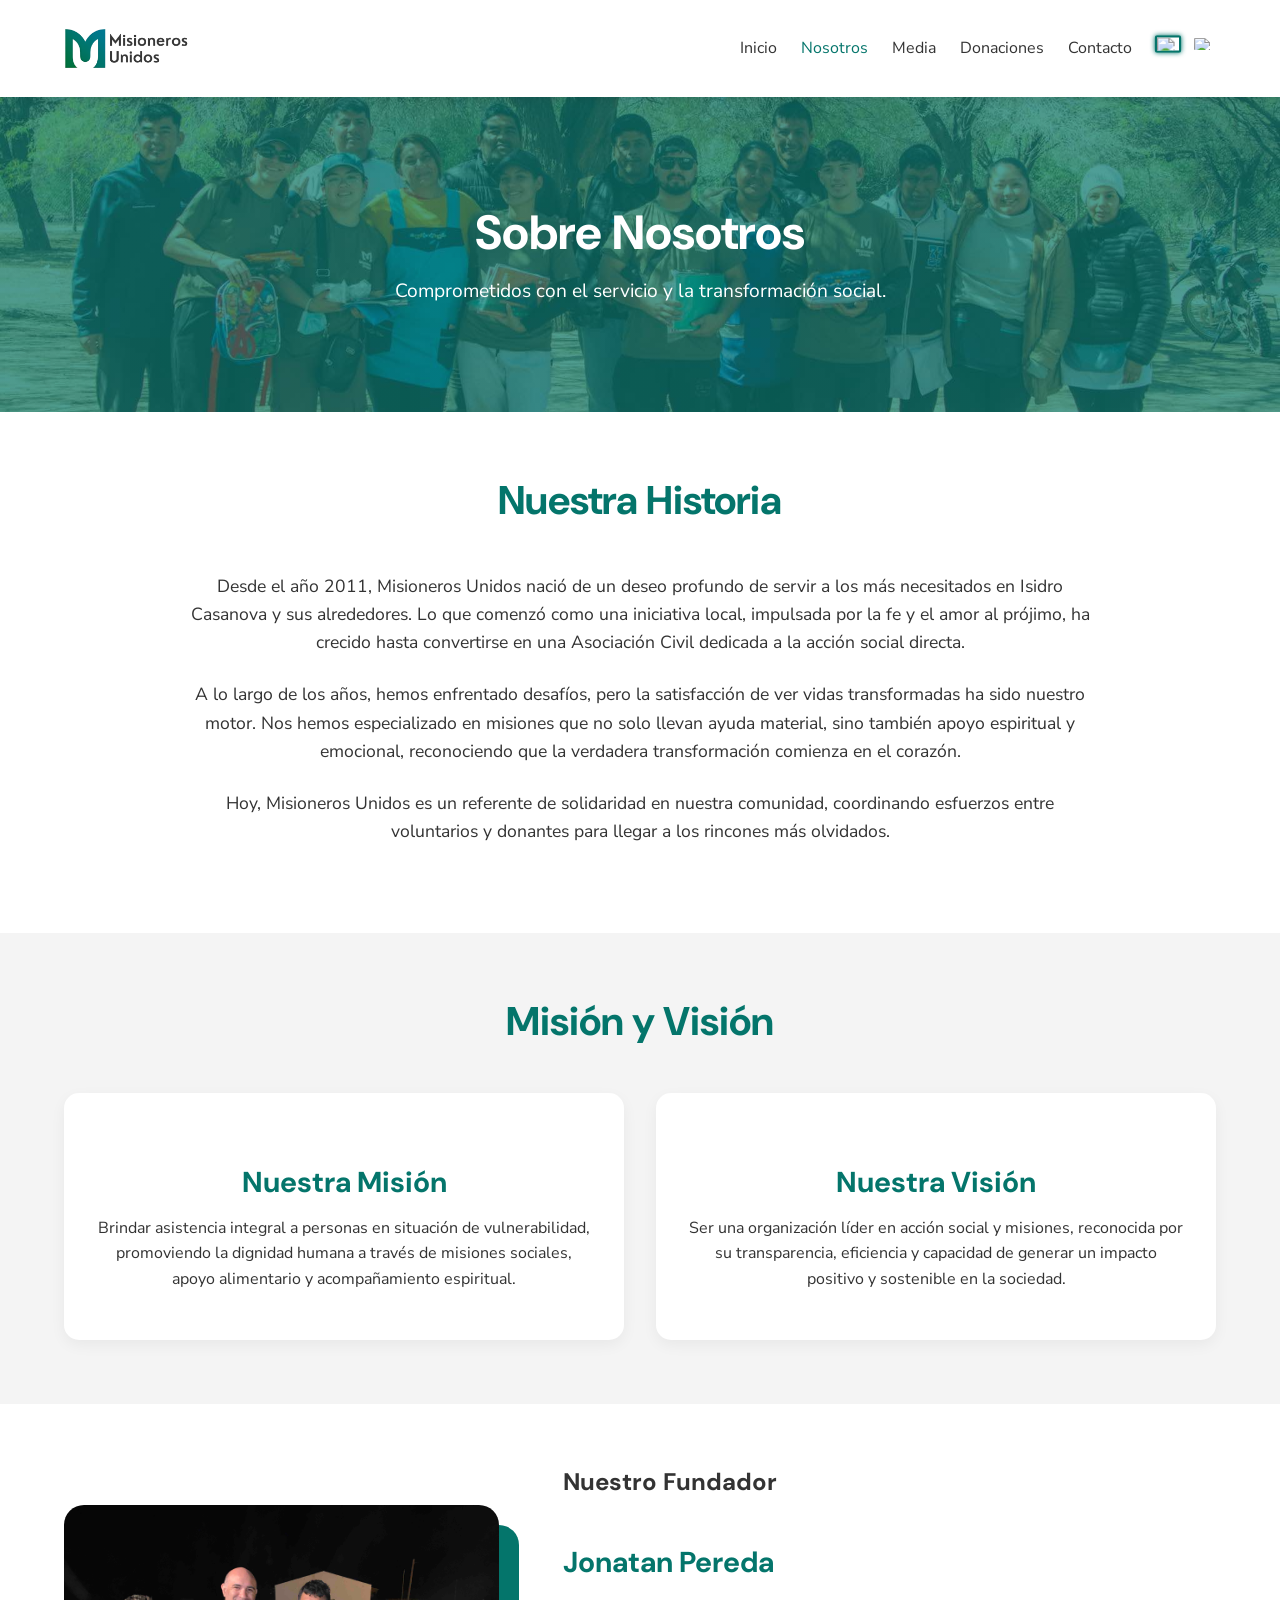
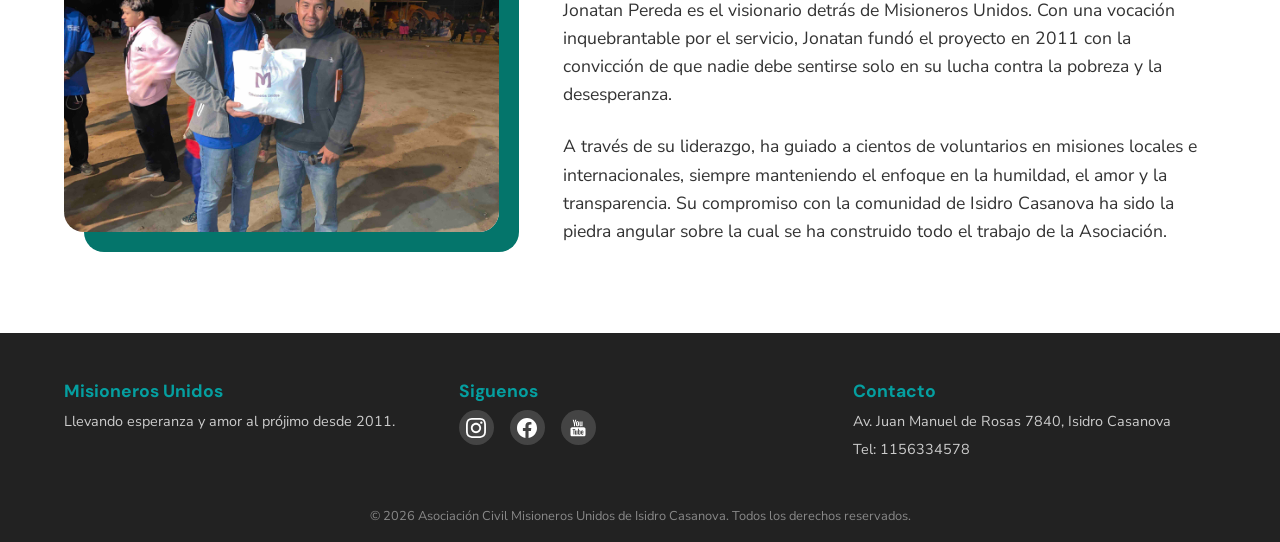
==== commit 20f0d693: "SEO & Frontend desing" ====
--- a/pages/about.html
+++ b/pages/about.html
@@ -5,7 +5,29 @@
     <meta name="viewport" content="width=device-width, initial-scale=1.0">
     <meta name="description" content="Conoce la historia, misión y visión de Misioneros Unidos de Isidro Casanova.">
     <title>Nosotros | Misioneros Unidos</title>
+    <link rel="preconnect" href="https://fonts.googleapis.com">
+    <link rel="preconnect" href="https://fonts.gstatic.com" crossorigin>
+    <link href="https://fonts.googleapis.com/css2?family=DM+Sans:wght@400;500;700&family=Nunito+Sans:wght@400;600;700&display=swap" rel="stylesheet">
     <link rel="icon" href="../assets/images/logo.png" type="image/png">
+    <script type="application/ld+json">
+    {
+      "@context": "https://schema.org",
+      "@type": "Organization",
+      "name": "Misioneros Unidos",
+      "url": "https://web-misioneros-unidos.vercel.app",
+      "logo": "https://web-misioneros-unidos.vercel.app/assets/images/logo.png"
+    }
+    </script>
+    <script type="application/ld+json">
+    {
+      "@context": "https://schema.org",
+      "@type": "BreadcrumbList",
+      "itemListElement": [
+        { "@type": "ListItem", "position": 1, "name": "Inicio", "item": "https://web-misioneros-unidos.vercel.app" },
+        { "@type": "ListItem", "position": 2, "name": "Nosotros", "item": "https://web-misioneros-unidos.vercel.app/about" }
+      ]
+    }
+    </script>
     <link rel="stylesheet" href="../css/global.css">
     <link rel="stylesheet" href="../css/about.css">
 </head>
@@ -67,6 +89,9 @@
         
         <section class="vision-mission section-padding" style="background-color: var(--secondary-color);">
             <div class="container">
+                <div class="section-title">
+                    <h2 data-i18n="about.vision_mission_title">Misión y Visión</h2>
+                </div>
                 <div class="vm-grid">
                         <div class="vm-card">
                             <div class="vm-icon"></div>
--- a/css/global.css
+++ b/css/global.css
@@ -8,7 +8,8 @@
     --white: #ffffff;
     --error-color: #d9534f;
     --success-color: #5cb85c;
-    --font-main: 'Segoe UI', Roboto, Helvetica, Arial, sans-serif;
+    --font-heading: 'DM Sans', 'Segoe UI', sans-serif;
+    --font-body: 'Nunito Sans', 'Segoe UI', sans-serif;
     --transition: all 0.3s ease;
 }
 
@@ -19,10 +20,16 @@
 }
 
 body {
-    font-family: var(--font-main);
+    font-family: var(--font-body);
     line-height: 1.6;
     color: var(--text-color);
     background-color: var(--white);
+}
+
+h1, h2, h3, h4, h5, h6 {
+    font-family: var(--font-heading);
+    font-weight: 700;
+    line-height: 1.2;
 }
 
 a {
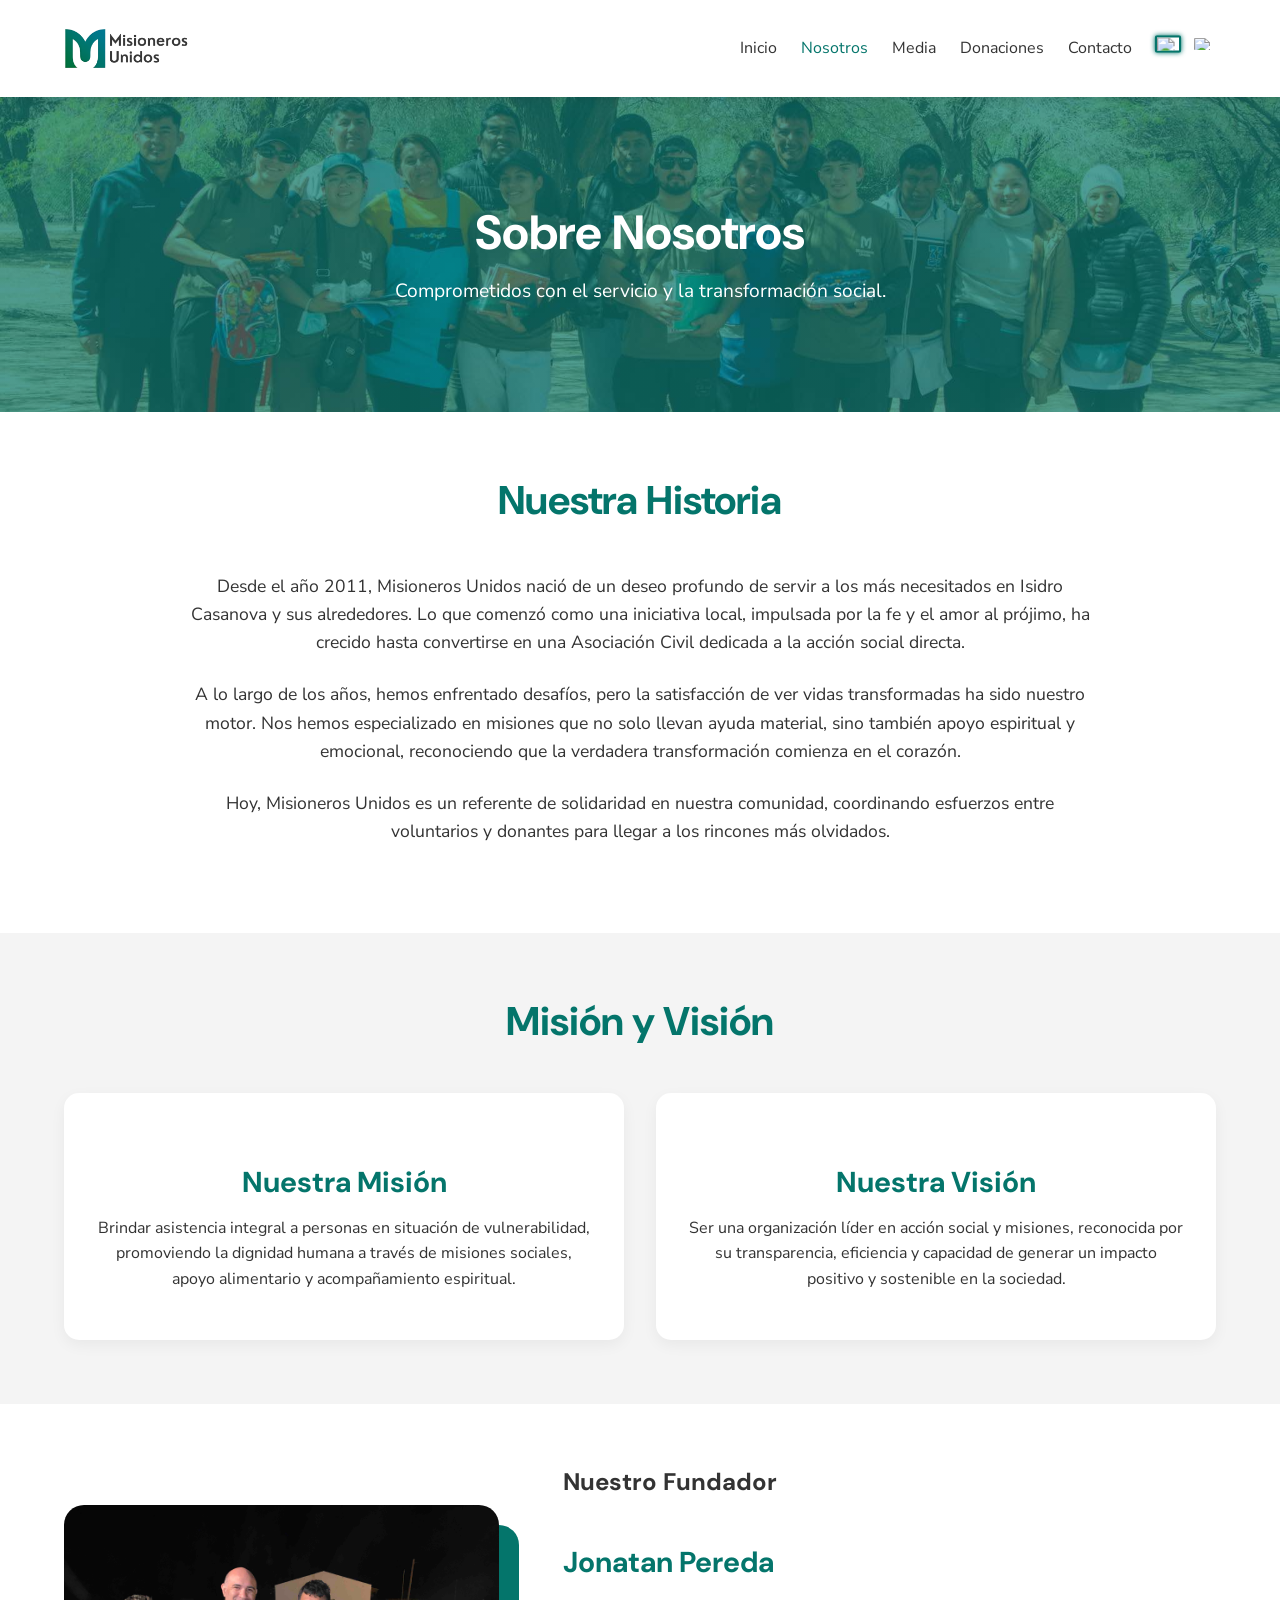
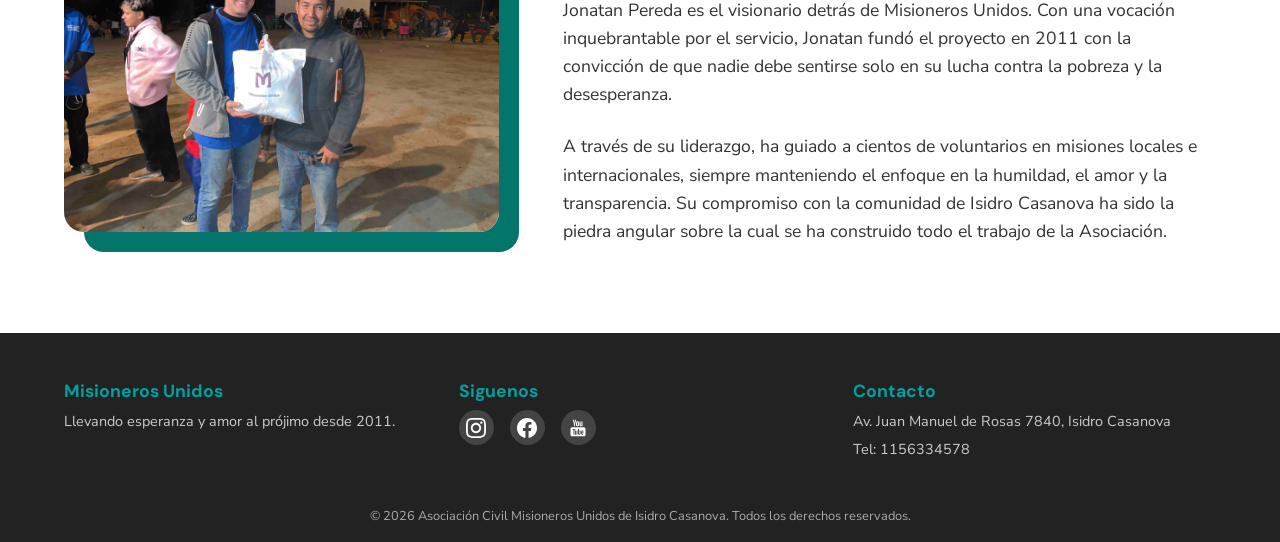
==== commit 53453bcd: "Alta prioridad" ====
--- a/pages/about.html
+++ b/pages/about.html
@@ -4,6 +4,11 @@
     <meta charset="UTF-8">
     <meta name="viewport" content="width=device-width, initial-scale=1.0">
     <meta name="description" content="Conoce la historia, misión y visión de Misioneros Unidos de Isidro Casanova.">
+    <meta name="robots" content="index, follow">
+    <link rel="canonical" href="https://web-misioneros-unidos.vercel.app/about">
+    <link rel="alternate" hreflang="es" href="https://web-misioneros-unidos.vercel.app/about">
+    <link rel="alternate" hreflang="en" href="https://web-misioneros-unidos.vercel.app/about">
+    <link rel="alternate" hreflang="x-default" href="https://web-misioneros-unidos.vercel.app/about">
     <title>Nosotros | Misioneros Unidos</title>
     <link rel="preconnect" href="https://fonts.googleapis.com">
     <link rel="preconnect" href="https://fonts.gstatic.com" crossorigin>
@@ -41,7 +46,7 @@
                 </a>
                 <ul class="nav-links" id="nav-list">
                              <li><a href="/" data-i18n="nav.inicio">Inicio</a></li>
-                             <li><a href="/about" class="active" data-i18n="nav.nosotros">Nosotros</a></li>
+                             <li><a href="/about" class="active" aria-current="page" data-i18n="nav.nosotros">Nosotros</a></li>
                              <li><a href="/media" data-i18n="nav.media">Media</a></li>
                              <li><a href="/donaciones" data-i18n="nav.donaciones">Donaciones</a></li>
                              <li><a href="/contacto" data-i18n="nav.contacto">Contacto</a></li>
--- a/css/global.css
+++ b/css/global.css
@@ -196,7 +196,7 @@
     text-align: center;
     padding-top: 1rem;
     font-size: 0.8rem;
-    color: #888;
+    color: #aaa;
 }
 
 /* Skip Link */
@@ -219,8 +219,19 @@
     top: 0;
 }
 
+/* Prevent sticky header from hiding focused/targeted elements */
+:target,
+#main-content:focus {
+    scroll-margin-top: 80px;
+}
+
+:focus {
+    scroll-margin-top: 80px;
+    scroll-margin-bottom: 20px;
+}
+
 /* Focus Visible */
-:focus {
+:focus:not(:focus-visible) {
     outline: none;
 }
 
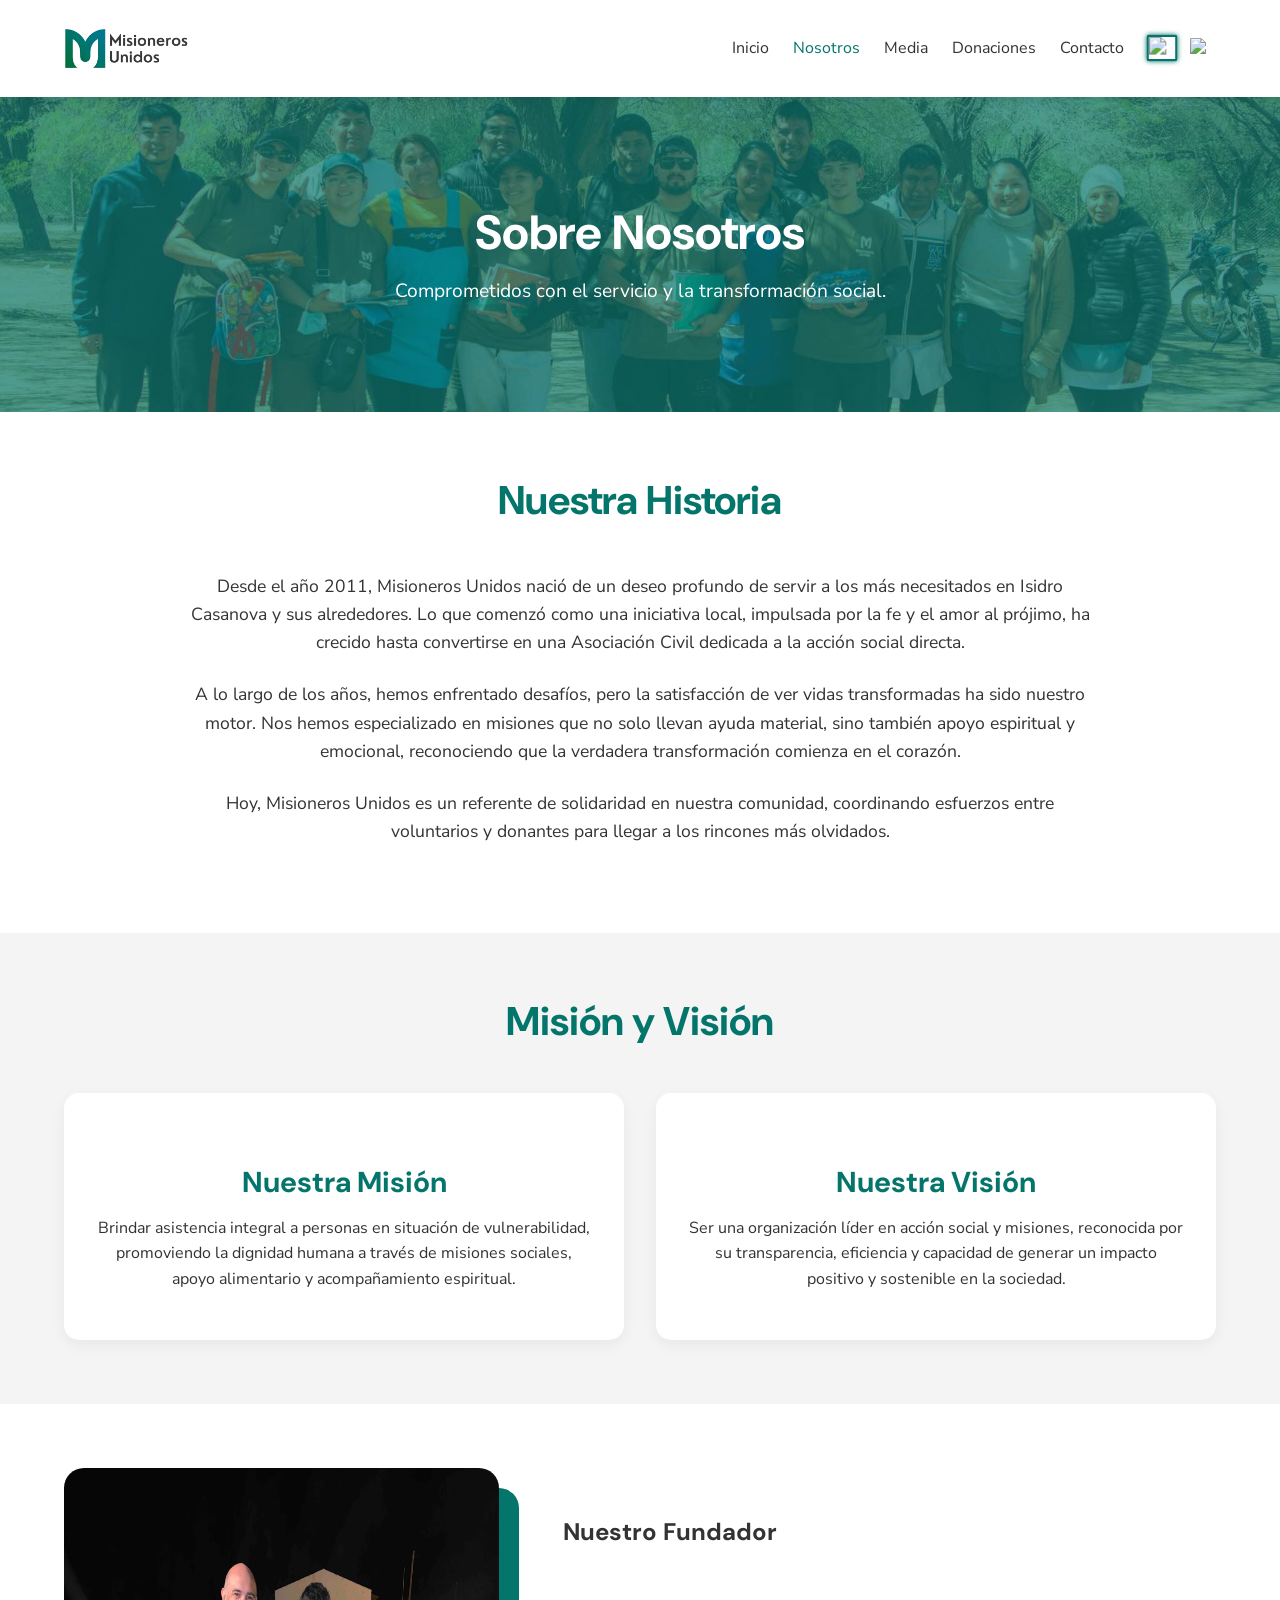
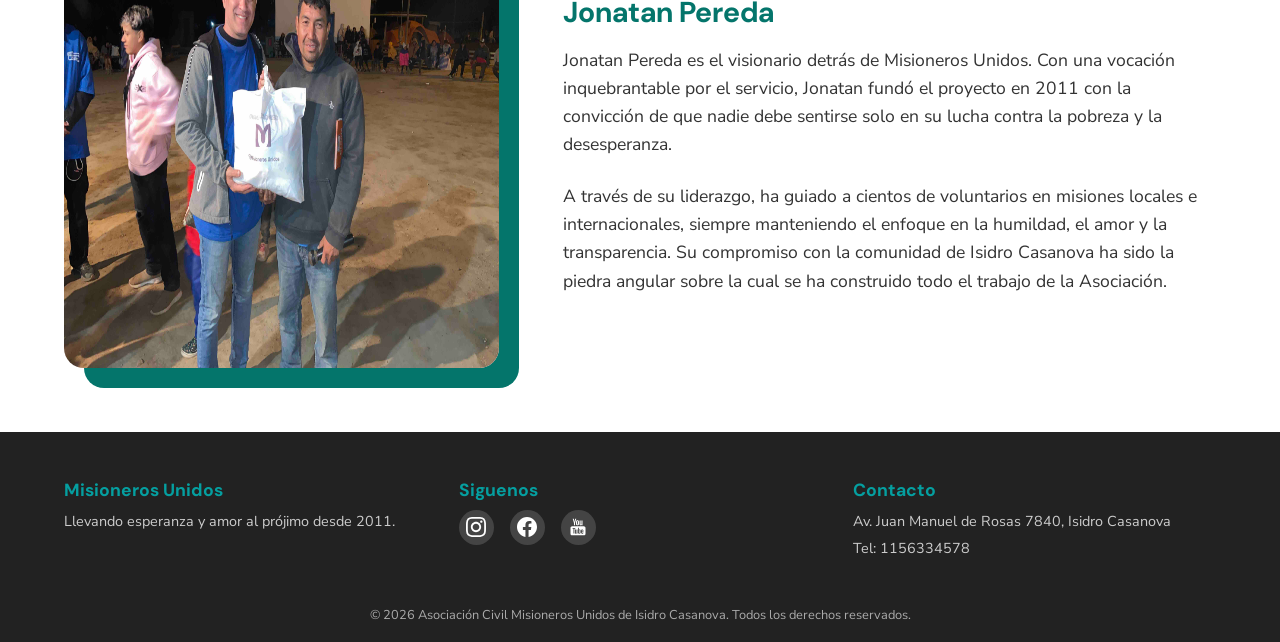
==== commit dc7f1c41: "SEO" ====
--- a/pages/about.html
+++ b/pages/about.html
@@ -42,7 +42,7 @@
         <div class="container">
             <nav aria-label="Navegación principal">
                 <a href="../index.html" class="logo">
-                    <img src="../assets/images/logo2.png" alt="Misioneros Unidos Logo">
+                    <img src="../assets/images/logo2.png" alt="Misioneros Unidos Logo" width="200" height="65">
                 </a>
                 <ul class="nav-links" id="nav-list">
                              <li><a href="/" data-i18n="nav.inicio">Inicio</a></li>
@@ -116,7 +116,7 @@
                 <div class="container">
                     <div class="founder-grid">
                         <div class="founder-img">
-                            <img src="../assets/images/5.jpg" alt="Jonatan Pereda" onerror="this.src='https://via.placeholder.com/400x500?text=Jonatan+Pereda'">
+                            <img src="../assets/images/5.jpg" alt="Jonatan Pereda" width="400" height="500" loading="lazy" onerror="this.src='https://via.placeholder.com/400x500?text=Jonatan+Pereda'">
                         </div>
                         <div class="founder-text">
                             <h2 class="section-title" data-i18n="about.founder_title">Nuestro Fundador</h2>
--- a/css/global.css
+++ b/css/global.css
@@ -93,9 +93,11 @@
     display: none;
     cursor: pointer;
     width: 30px;
-    height: 20px;
+    height: 24px;
     position: relative;
     z-index: 1001;
+    background: none;
+    border: none;
 }
 
 .burger span {
@@ -110,12 +112,12 @@
     transition: var(--transition);
 }
 
-.burger span:nth-child(1) { top: 0px; }
-.burger span:nth-child(2) { top: 8px; }
-.burger span:nth-child(3) { top: 16px; }
+.burger span:nth-child(1) { top: 2px; }
+.burger span:nth-child(2) { top: 10px; }
+.burger span:nth-child(3) { top: 18px; }
 
 .burger.active span:nth-child(1) {
-    top: 8px;
+    top: 10px;
     transform: rotate(135deg);
 }
 
@@ -125,7 +127,7 @@
 }
 
 .burger.active span:nth-child(3) {
-    top: 8px;
+    top: 10px;
     transform: rotate(-135deg);
 }
 
@@ -305,9 +307,13 @@
 }
 
 .lang-switch {
-    display: block;
-    width: 24px;
-    height: 16px;
+    display: flex;
+    align-items: center;
+    justify-content: center;
+    min-width: 24px;
+    min-height: 24px;
+    width: 28px;
+    height: 18px;
     border-radius: 2px;
     transition: var(--transition);
     border: 2px solid transparent;
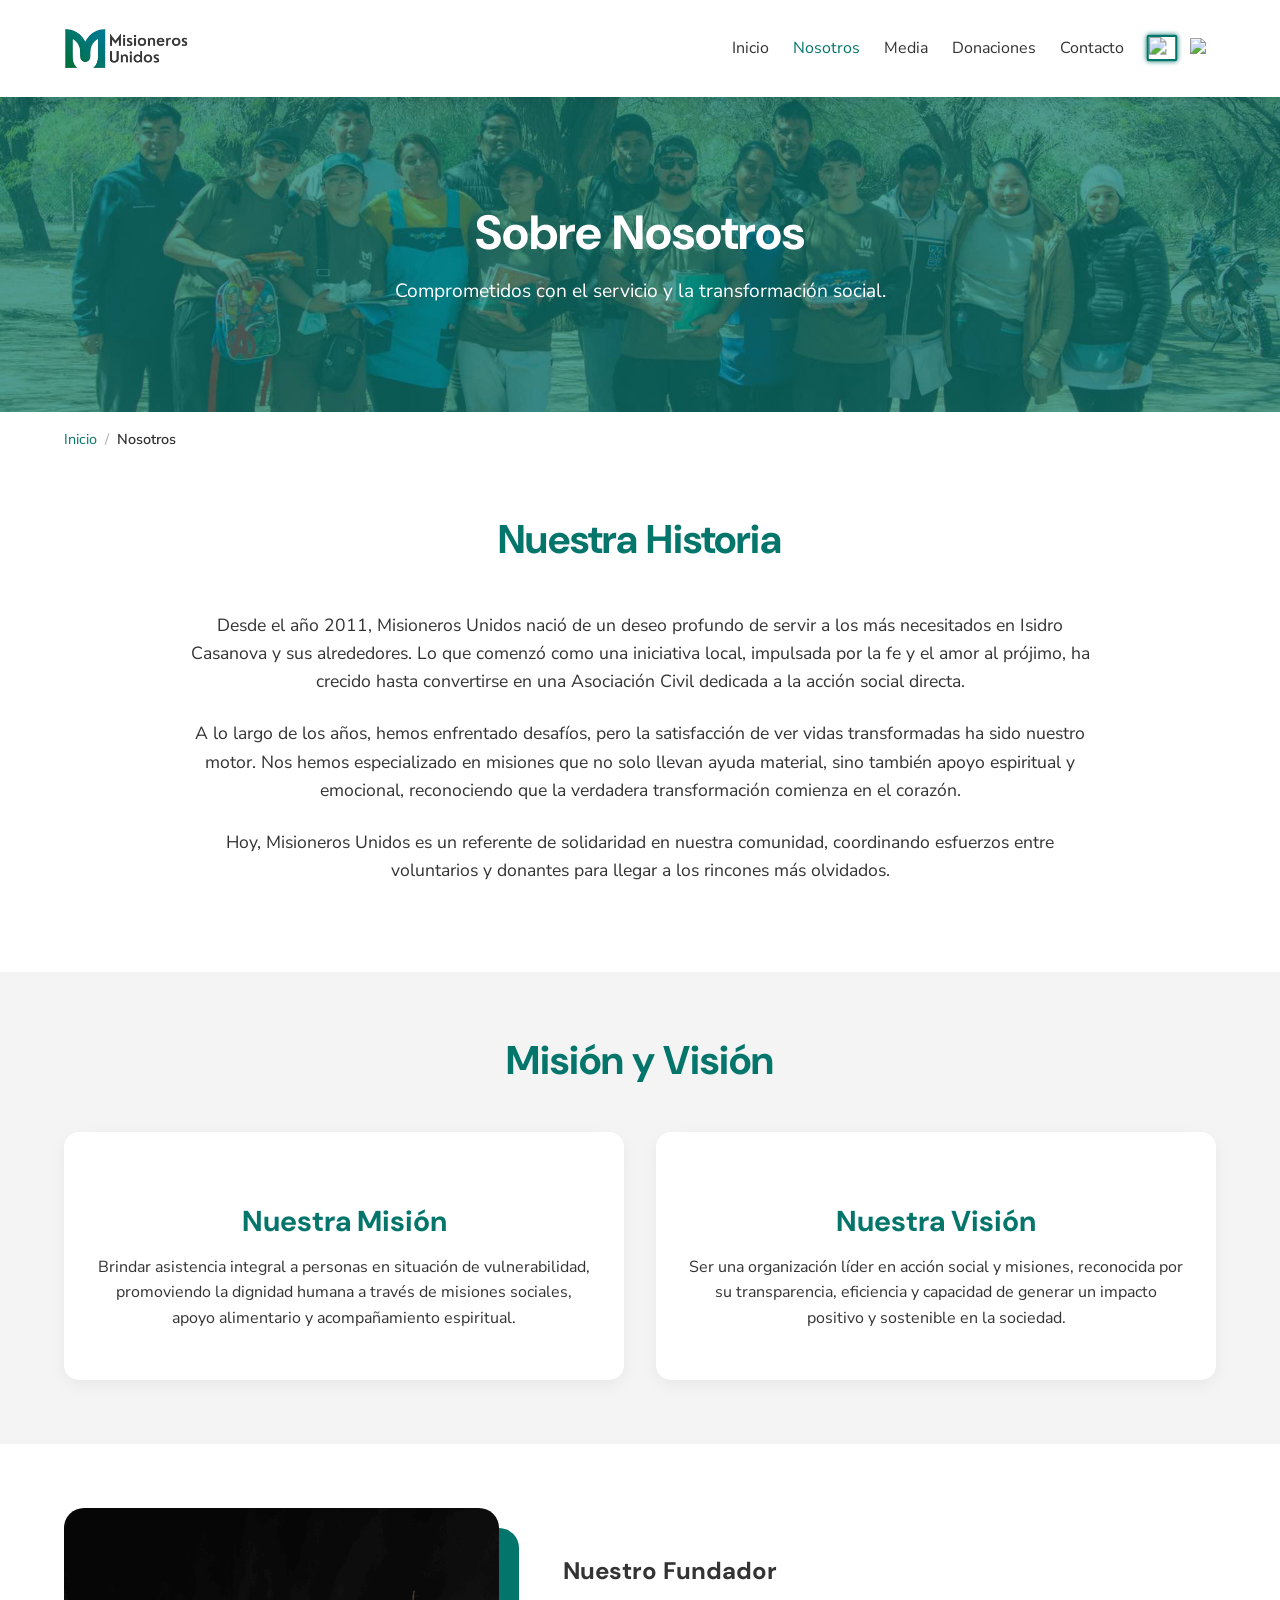
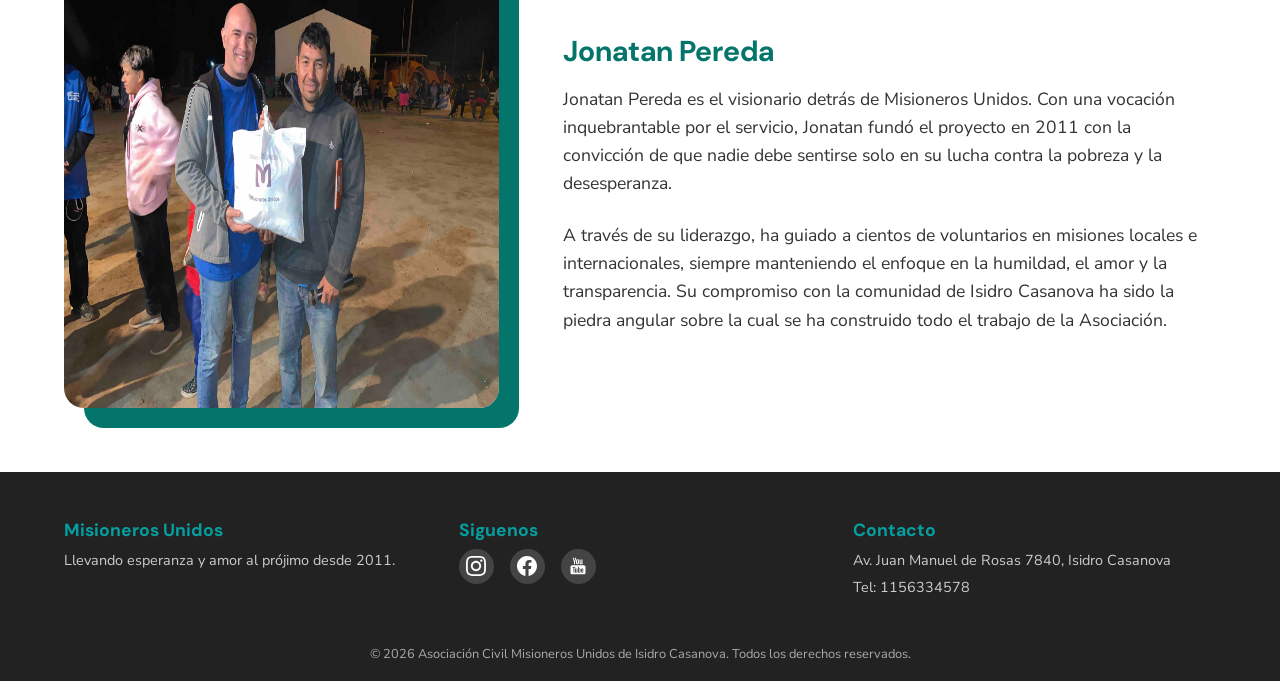
==== commit dcf05b46: "Frontend" ====
--- a/pages/about.html
+++ b/pages/about.html
@@ -34,6 +34,7 @@
     }
     </script>
     <link rel="stylesheet" href="../css/global.css">
+    <link rel="stylesheet" href="../css/animations.css">
     <link rel="stylesheet" href="../css/about.css">
 </head>
 <body>
@@ -78,13 +79,22 @@
                 <p class="hero-content-desc" data-i18n="about.hero_desc">Comprometidos con el servicio y la transformación social.</p>
             </div>
         </section>
+
+        <div class="container">
+            <nav class="breadcrumb" aria-label="Miga de pan">
+                <ol>
+                    <li><a href="/" data-i18n="breadcrumb.home">Inicio</a></li>
+                    <li aria-current="page" data-i18n="breadcrumb.about">Nosotros</li>
+                </ol>
+            </nav>
+        </div>
         
         <section class="full-history section-padding">
             <div class="container">
                 <div class="section-title">
                     <h2 data-i18n="about.history_title">Nuestra Historia</h2>
                 </div>
-                <div class="history-text">
+                <div class="history-text reveal">
                     <p data-i18n="about.history_text_1">Desde el año 2011, Misioneros Unidos nació de un deseo profundo de servir a los más necesitados en Isidro Casanova y sus alrededores. Lo que comenzó como una iniciativa local, impulsada por la fe y el amor al prójimo, ha crecido hasta convertirse en una Asociación Civil dedicada a la acción social directa.</p>
                     <p data-i18n="about.history_text_2">A lo largo de los años, hemos enfrentado desafíos, pero la satisfacción de ver vidas transformadas ha sido nuestro motor. Nos hemos especializado en misiones que no solo llevan ayuda material, sino también apoyo espiritual y emocional, reconociendo que la verdadera transformación comienza en el corazón.</p>
                     <p data-i18n="about.history_text_3">Hoy, Misioneros Unidos es un referente de solidaridad en nuestra comunidad, coordinando esfuerzos entre voluntarios y donantes para llegar a los rincones más olvidados.</p>
@@ -98,13 +108,13 @@
                     <h2 data-i18n="about.vision_mission_title">Misión y Visión</h2>
                 </div>
                 <div class="vm-grid">
-                        <div class="vm-card">
-                            <div class="vm-icon"></div>
+                        <div class="vm-card reveal-scale reveal-delay-1 hover-lift">
+                            <div class="vm-icon" aria-hidden="true"></div>
                             <h3 data-i18n="about.mission_title">Nuestra Misión</h3>
                             <p data-i18n="about.mission_text">Brindar asistencia integral a personas en situación de vulnerabilidad, promoviendo la dignidad humana a través de misiones sociales, apoyo alimentario y acompañamiento espiritual.</p>
                         </div>
-                        <div class="vm-card">
-                            <div class="vm-icon"></div>
+                        <div class="vm-card reveal-scale reveal-delay-1 hover-lift">
+                            <div class="vm-icon" aria-hidden="true"></div>
                             <h3 data-i18n="about.vision_title">Nuestra Visión</h3>
                             <p data-i18n="about.vision_text">Ser una organización líder en acción social y misiones, reconocida por su transparencia, eficiencia y capacidad de generar un impacto positivo y sostenible en la sociedad.</p>
                         </div>
@@ -115,10 +125,10 @@
             <section class="founder section-padding">
                 <div class="container">
                     <div class="founder-grid">
-                        <div class="founder-img">
+                        <div class="founder-img reveal-left">
                             <img src="../assets/images/5.jpg" alt="Jonatan Pereda" width="400" height="500" loading="lazy" onerror="this.src='https://via.placeholder.com/400x500?text=Jonatan+Pereda'">
                         </div>
-                        <div class="founder-text">
+                        <div class="founder-text reveal-right">
                             <h2 class="section-title" data-i18n="about.founder_title">Nuestro Fundador</h2>
                             <h3 data-i18n="about.founder_name">Jonatan Pereda</h3>
                             <p data-i18n="about.founder_text_1">Jonatan Pereda es el visionario detrás de Misioneros Unidos. Con una vocación inquebrantable por el servicio, Jonatan fundó el proyecto en 2011 con la convicción de que nadie debe sentirse solo en su lucha contra la pobreza y la desesperanza.</p>
--- a/css/global.css
+++ b/css/global.css
@@ -449,3 +449,36 @@
     color: var(--primary-color);
     margin-bottom: 1rem;
 }
+
+/* Breadcrumb */
+.breadcrumb {
+    padding: 1rem 0 0;
+}
+
+.breadcrumb ol {
+    display: flex;
+    list-style: none;
+    flex-wrap: wrap;
+    font-size: 0.9rem;
+    color: var(--text-light);
+}
+
+.breadcrumb li:not(:last-child)::after {
+    content: "/";
+    margin: 0 0.5rem;
+    color: #aaa;
+}
+
+.breadcrumb a {
+    color: var(--primary-color);
+    text-decoration: none;
+}
+
+.breadcrumb a:hover {
+    text-decoration: underline;
+}
+
+.breadcrumb [aria-current="page"] {
+    color: var(--text-color);
+    font-weight: 600;
+}
--- a/css/animations.css
+++ b/css/animations.css
@@ -0,0 +1,217 @@
+/* =============================================
+   Animations & Visual Enhancements
+   ============================================= */
+
+/* --- Keyframes --- */
+@keyframes fadeInUp {
+    from {
+        opacity: 0;
+        transform: translateY(30px);
+    }
+    to {
+        opacity: 1;
+        transform: translateY(0);
+    }
+}
+
+@keyframes fadeIn {
+    from { opacity: 0; }
+    to { opacity: 1; }
+}
+
+@keyframes fadeInLeft {
+    from {
+        opacity: 0;
+        transform: translateX(-40px);
+    }
+    to {
+        opacity: 1;
+        transform: translateX(0);
+    }
+}
+
+@keyframes fadeInRight {
+    from {
+        opacity: 0;
+        transform: translateX(40px);
+    }
+    to {
+        opacity: 1;
+        transform: translateX(0);
+    }
+}
+
+@keyframes scaleIn {
+    from {
+        opacity: 0;
+        transform: scale(0.92);
+    }
+    to {
+        opacity: 1;
+        transform: scale(1);
+    }
+}
+
+/* --- Page Load Animations --- */
+.animate-hero {
+    animation: fadeInUp 0.8s ease-out forwards;
+}
+
+.animate-hero-sub {
+    animation: fadeInUp 0.8s ease-out 0.2s forwards;
+    opacity: 0;
+}
+
+.animate-hero-cta {
+    animation: fadeInUp 0.8s ease-out 0.4s forwards;
+    opacity: 0;
+}
+
+/* --- Scroll Reveal --- */
+.reveal {
+    opacity: 0;
+    transform: translateY(30px);
+    transition: opacity 0.7s ease-out, transform 0.7s ease-out;
+}
+
+.reveal.visible {
+    opacity: 1;
+    transform: translateY(0);
+}
+
+.reveal-left {
+    opacity: 0;
+    transform: translateX(-40px);
+    transition: opacity 0.7s ease-out, transform 0.7s ease-out;
+}
+
+.reveal-left.visible {
+    opacity: 1;
+    transform: translateX(0);
+}
+
+.reveal-right {
+    opacity: 0;
+    transform: translateX(40px);
+    transition: opacity 0.7s ease-out, transform 0.7s ease-out;
+}
+
+.reveal-right.visible {
+    opacity: 1;
+    transform: translateX(0);
+}
+
+.reveal-scale {
+    opacity: 0;
+    transform: scale(0.92);
+    transition: opacity 0.6s ease-out, transform 0.6s ease-out;
+}
+
+.reveal-scale.visible {
+    opacity: 1;
+    transform: scale(1);
+}
+
+/* Staggered delays for card grids */
+.reveal-delay-1 { transition-delay: 0.1s; }
+.reveal-delay-2 { transition-delay: 0.2s; }
+.reveal-delay-3 { transition-delay: 0.3s; }
+.reveal-delay-4 { transition-delay: 0.4s; }
+.reveal-delay-5 { transition-delay: 0.5s; }
+
+/* --- Card Hover Effects --- */
+.hover-lift {
+    transition: transform 0.3s ease, box-shadow 0.3s ease;
+}
+
+.hover-lift:hover {
+    transform: translateY(-6px);
+    box-shadow: 0 12px 30px rgba(0, 0, 0, 0.15);
+}
+
+.hover-glow {
+    transition: transform 0.3s ease, box-shadow 0.3s ease, border-color 0.3s ease;
+}
+
+.hover-glow:hover {
+    transform: translateY(-3px);
+    box-shadow: 0 8px 25px rgba(4, 117, 107, 0.25);
+}
+
+/* --- Hero Pattern Overlay --- */
+.hero-pattern {
+    position: relative;
+}
+
+.hero-pattern::after {
+    content: '';
+    position: absolute;
+    top: 0;
+    left: 0;
+    width: 100%;
+    height: 100%;
+    background-image: 
+        radial-gradient(circle at 20% 80%, rgba(255,255,255,0.05) 0%, transparent 50%),
+        radial-gradient(circle at 80% 20%, rgba(255,255,255,0.03) 0%, transparent 50%);
+    pointer-events: none;
+    z-index: 1;
+}
+
+.hero-pattern > * {
+    position: relative;
+    z-index: 2;
+}
+
+/* --- Decorative Accent Lines --- */
+.accent-line {
+    position: relative;
+}
+
+.accent-line::before {
+    content: '';
+    position: absolute;
+    bottom: -0.5rem;
+    left: 50%;
+    transform: translateX(-50%);
+    width: 60px;
+    height: 3px;
+    background: var(--primary-color);
+    border-radius: 2px;
+}
+
+/* --- Section Divider Wave --- */
+.section-wave {
+    position: relative;
+    overflow: hidden;
+}
+
+.section-wave::before {
+    content: '';
+    position: absolute;
+    top: -2px;
+    left: 0;
+    width: 100%;
+    height: 40px;
+    background: var(--white);
+    clip-path: ellipse(55% 100% at 50% 0%);
+    z-index: 1;
+}
+
+/* Reduced motion: disable animations */
+@media (prefers-reduced-motion: reduce) {
+    .reveal,
+    .reveal-left,
+    .reveal-right,
+    .reveal-scale {
+        opacity: 1 !important;
+        transform: none !important;
+        transition: none !important;
+    }
+
+    .animate-hero,
+    .animate-hero-sub,
+    .animate-hero-cta {
+        animation: none !important;
+        opacity: 1 !important;
+    }
+}
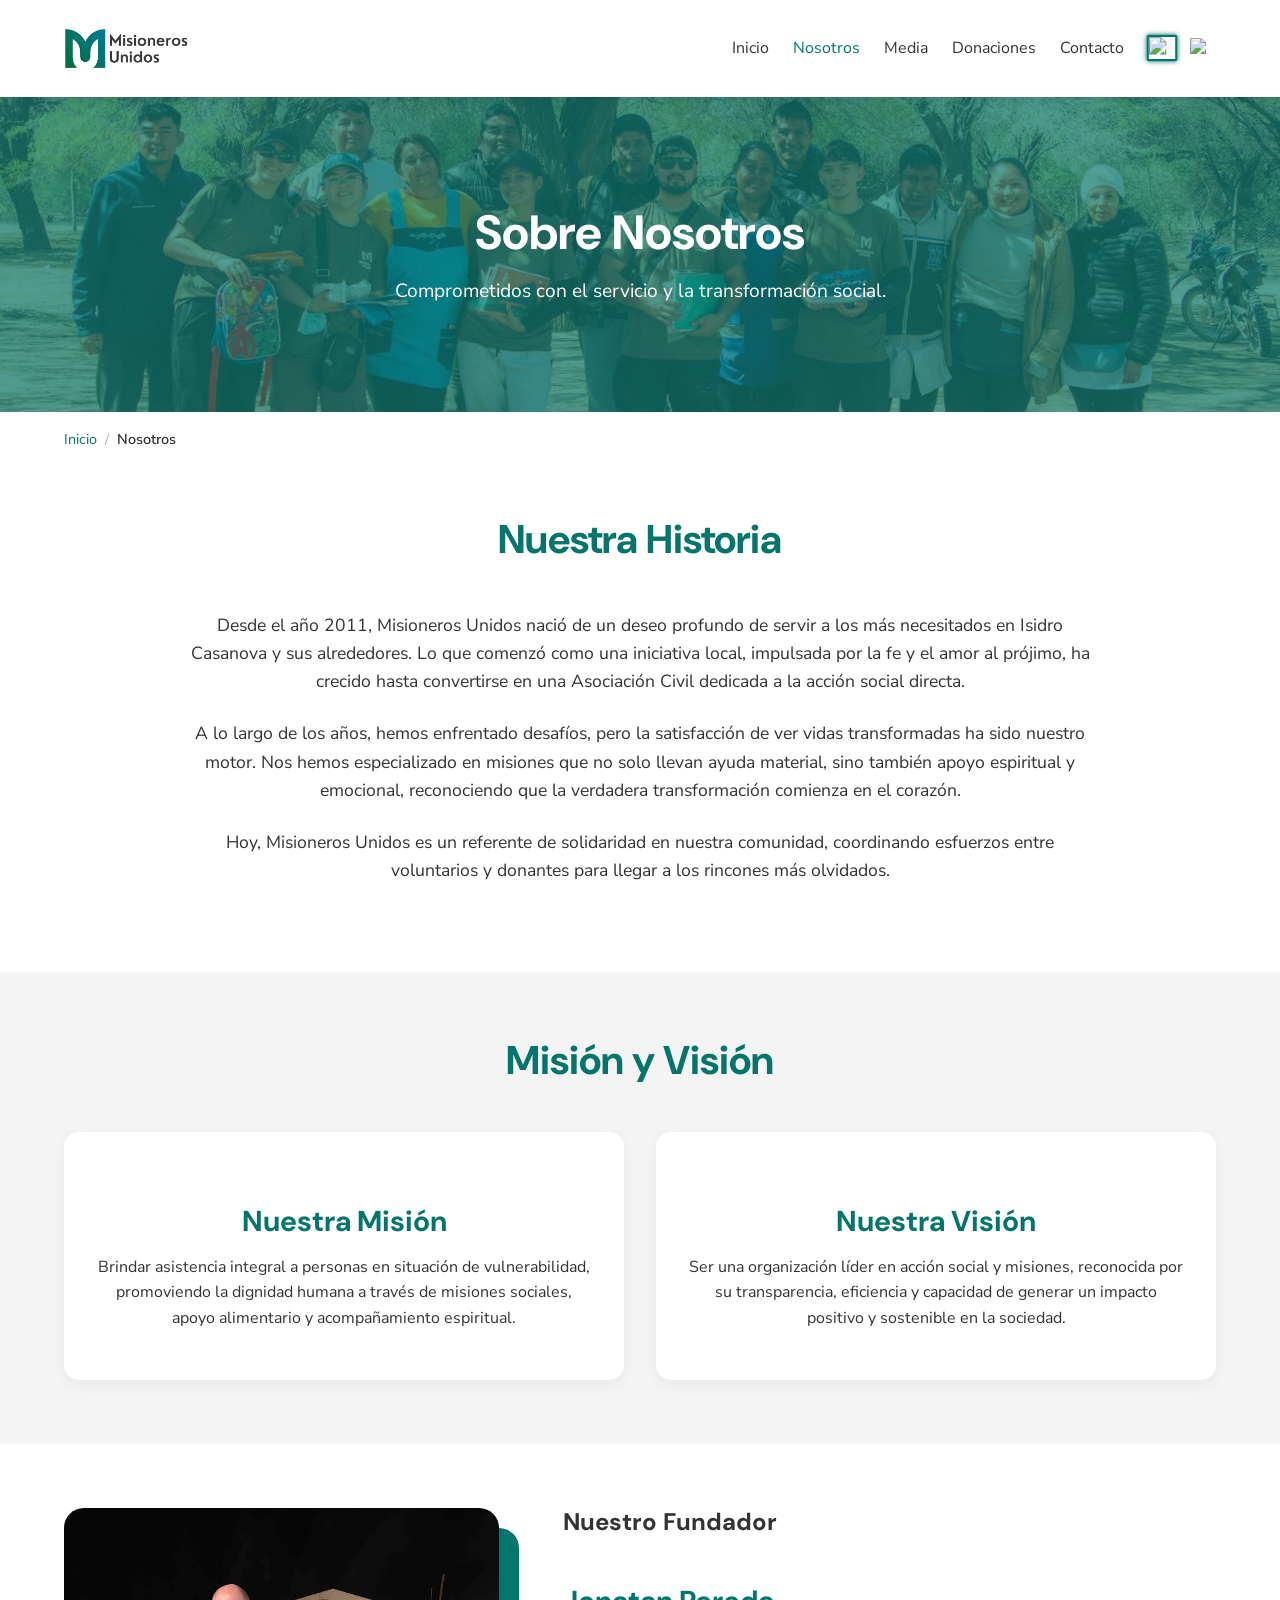
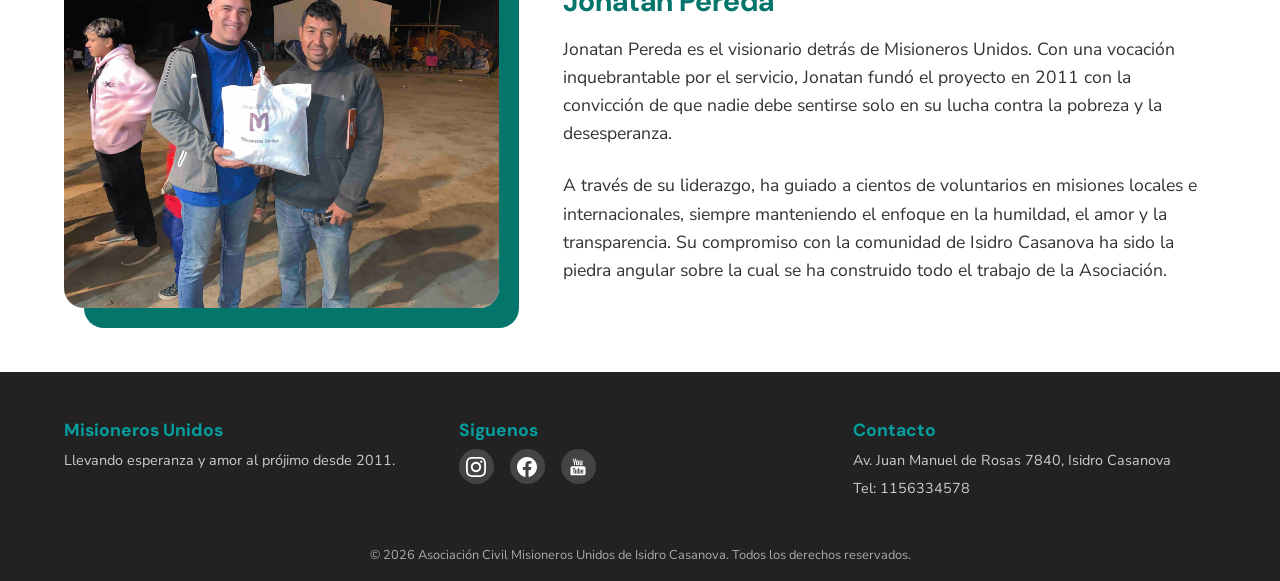
==== commit 8e287854: "Textures" ====
--- a/pages/about.html
+++ b/pages/about.html
@@ -73,7 +73,7 @@
     </header>
 
     <main id="main-content" tabindex="-1">
-        <section class="about-hero">
+        <section class="about-hero grain-overlay">
             <div class="container">
                 <h1 class="hero-content-title" data-i18n="about.hero_title">Sobre Nosotros</h1>
                 <p class="hero-content-desc" data-i18n="about.hero_desc">Comprometidos con el servicio y la transformación social.</p>
@@ -108,12 +108,12 @@
                     <h2 data-i18n="about.vision_mission_title">Misión y Visión</h2>
                 </div>
                 <div class="vm-grid">
-                        <div class="vm-card reveal-scale reveal-delay-1 hover-lift">
+                        <div class="vm-card reveal-scale reveal-delay-1 hover-lift card-shadow-brand">
                             <div class="vm-icon" aria-hidden="true"></div>
                             <h3 data-i18n="about.mission_title">Nuestra Misión</h3>
                             <p data-i18n="about.mission_text">Brindar asistencia integral a personas en situación de vulnerabilidad, promoviendo la dignidad humana a través de misiones sociales, apoyo alimentario y acompañamiento espiritual.</p>
                         </div>
-                        <div class="vm-card reveal-scale reveal-delay-1 hover-lift">
+                        <div class="vm-card reveal-scale reveal-delay-2 hover-lift card-shadow-brand">
                             <div class="vm-icon" aria-hidden="true"></div>
                             <h3 data-i18n="about.vision_title">Nuestra Visión</h3>
                             <p data-i18n="about.vision_text">Ser una organización líder en acción social y misiones, reconocida por su transparencia, eficiencia y capacidad de generar un impacto positivo y sostenible en la sociedad.</p>
--- a/css/animations.css
+++ b/css/animations.css
@@ -197,6 +197,152 @@
     z-index: 1;
 }
 
+/* =============================================
+   Textures & Atmospheric Effects
+   ============================================= */
+
+/* --- SVG Grain / Noise Overlay --- */
+.grain-overlay {
+    position: relative;
+}
+
+.grain-overlay::after {
+    content: '';
+    position: absolute;
+    inset: 0;
+    opacity: 0.03;
+    background-image: url("data:image/svg+xml,%3Csvg viewBox='0 0 256 256' xmlns='http://www.w3.org/2000/svg'%3E%3Cfilter id='noise'%3E%3CfeTurbulence type='fractalNoise' baseFrequency='0.9' numOctaves='4' stitchTiles='stitch'/%3E%3C/filter%3E%3Crect width='100%25' height='100%25' filter='url(%23noise)'/%3E%3C/svg%3E");
+    background-repeat: repeat;
+    background-size: 128px 128px;
+    pointer-events: none;
+    z-index: 1;
+}
+
+.grain-overlay > * {
+    position: relative;
+    z-index: 2;
+}
+
+/* --- Dot Pattern Background --- */
+.dot-pattern {
+    background-image: radial-gradient(circle, var(--primary-color) 1px, transparent 1px);
+    background-size: 24px 24px;
+}
+
+.dot-pattern-light {
+    background-image: radial-gradient(circle, rgba(4, 117, 107, 0.12) 1px, transparent 1px);
+    background-size: 20px 20px;
+}
+
+/* --- Gradient Mesh Atmosphere --- */
+.gradient-mesh {
+    position: relative;
+}
+
+.gradient-mesh::before {
+    content: '';
+    position: absolute;
+    inset: 0;
+    background:
+        radial-gradient(ellipse at 20% 50%, rgba(4, 117, 107, 0.06) 0%, transparent 50%),
+        radial-gradient(ellipse at 80% 20%, rgba(4, 117, 107, 0.04) 0%, transparent 40%),
+        radial-gradient(ellipse at 50% 80%, rgba(5, 159, 160, 0.05) 0%, transparent 45%);
+    pointer-events: none;
+}
+
+/* --- Diagonal Stripe Section --- */
+.diagonal-stripe {
+    position: relative;
+    overflow: hidden;
+}
+
+.diagonal-stripe::after {
+    content: '';
+    position: absolute;
+    top: -50%;
+    left: -50%;
+    width: 200%;
+    height: 200%;
+    background: repeating-linear-gradient(
+        45deg,
+        transparent,
+        transparent 20px,
+        rgba(4, 117, 107, 0.02) 20px,
+        rgba(4, 117, 107, 0.02) 21px
+    );
+    pointer-events: none;
+}
+
+/* =============================================
+   Distinctive Card Designs
+   ============================================= */
+
+/* --- Card with Gradient Top Border --- */
+.card-accent {
+    position: relative;
+    overflow: hidden;
+}
+
+.card-accent::before {
+    content: '';
+    position: absolute;
+    top: 0;
+    left: 0;
+    width: 100%;
+    height: 4px;
+    background: linear-gradient(90deg, var(--primary-color), var(--primary-light), var(--primary-color));
+    border-radius: 10px 10px 0 0;
+}
+
+/* --- Card with Subtle Corner Decoration --- */
+.card-corner {
+    position: relative;
+    overflow: hidden;
+}
+
+.card-corner::after {
+    content: '';
+    position: absolute;
+    bottom: 0;
+    right: 0;
+    width: 60px;
+    height: 60px;
+    background: linear-gradient(135deg, transparent 50%, rgba(4, 117, 107, 0.06) 50%);
+    border-radius: 0 0 10px 0;
+}
+
+/* --- Card with Colored Shadow --- */
+.card-shadow-brand {
+    box-shadow:
+        0 4px 12px rgba(0, 0, 0, 0.06),
+        0 1px 3px rgba(4, 117, 107, 0.1);
+    transition: box-shadow 0.3s ease, transform 0.3s ease;
+}
+
+.card-shadow-brand:hover {
+    box-shadow:
+        0 8px 24px rgba(0, 0, 0, 0.1),
+        0 2px 6px rgba(4, 117, 107, 0.18);
+    transform: translateY(-4px);
+}
+
+/* --- Card with Left Accent Line --- */
+.card-left-line {
+    position: relative;
+    padding-left: 2rem;
+    border-left: 4px solid transparent;
+    border-image: linear-gradient(180deg, var(--primary-color), var(--primary-light)) 1;
+}
+
+/* --- Card with Glow Border on Hover --- */
+.card-glow-border {
+    transition: box-shadow 0.3s ease;
+}
+
+.card-glow-border:hover {
+    box-shadow: 0 0 0 2px rgba(4, 117, 107, 0.3), 0 8px 20px rgba(0, 0, 0, 0.1);
+}
+
 /* Reduced motion: disable animations */
 @media (prefers-reduced-motion: reduce) {
     .reveal,
--- a/css/about.css
+++ b/css/about.css
@@ -58,6 +58,8 @@
 
 .founder-img img {
     width: 100%;
+    height: 400px;
+    object-fit: cover;
     border-radius: 20px;
     box-shadow: 20px 20px 0 var(--primary-color);
 }
@@ -92,6 +94,7 @@
         text-align: center;
     }
     .founder-img img {
+        height: 300px;
         box-shadow: none;
         margin-bottom: 2rem;
     }
